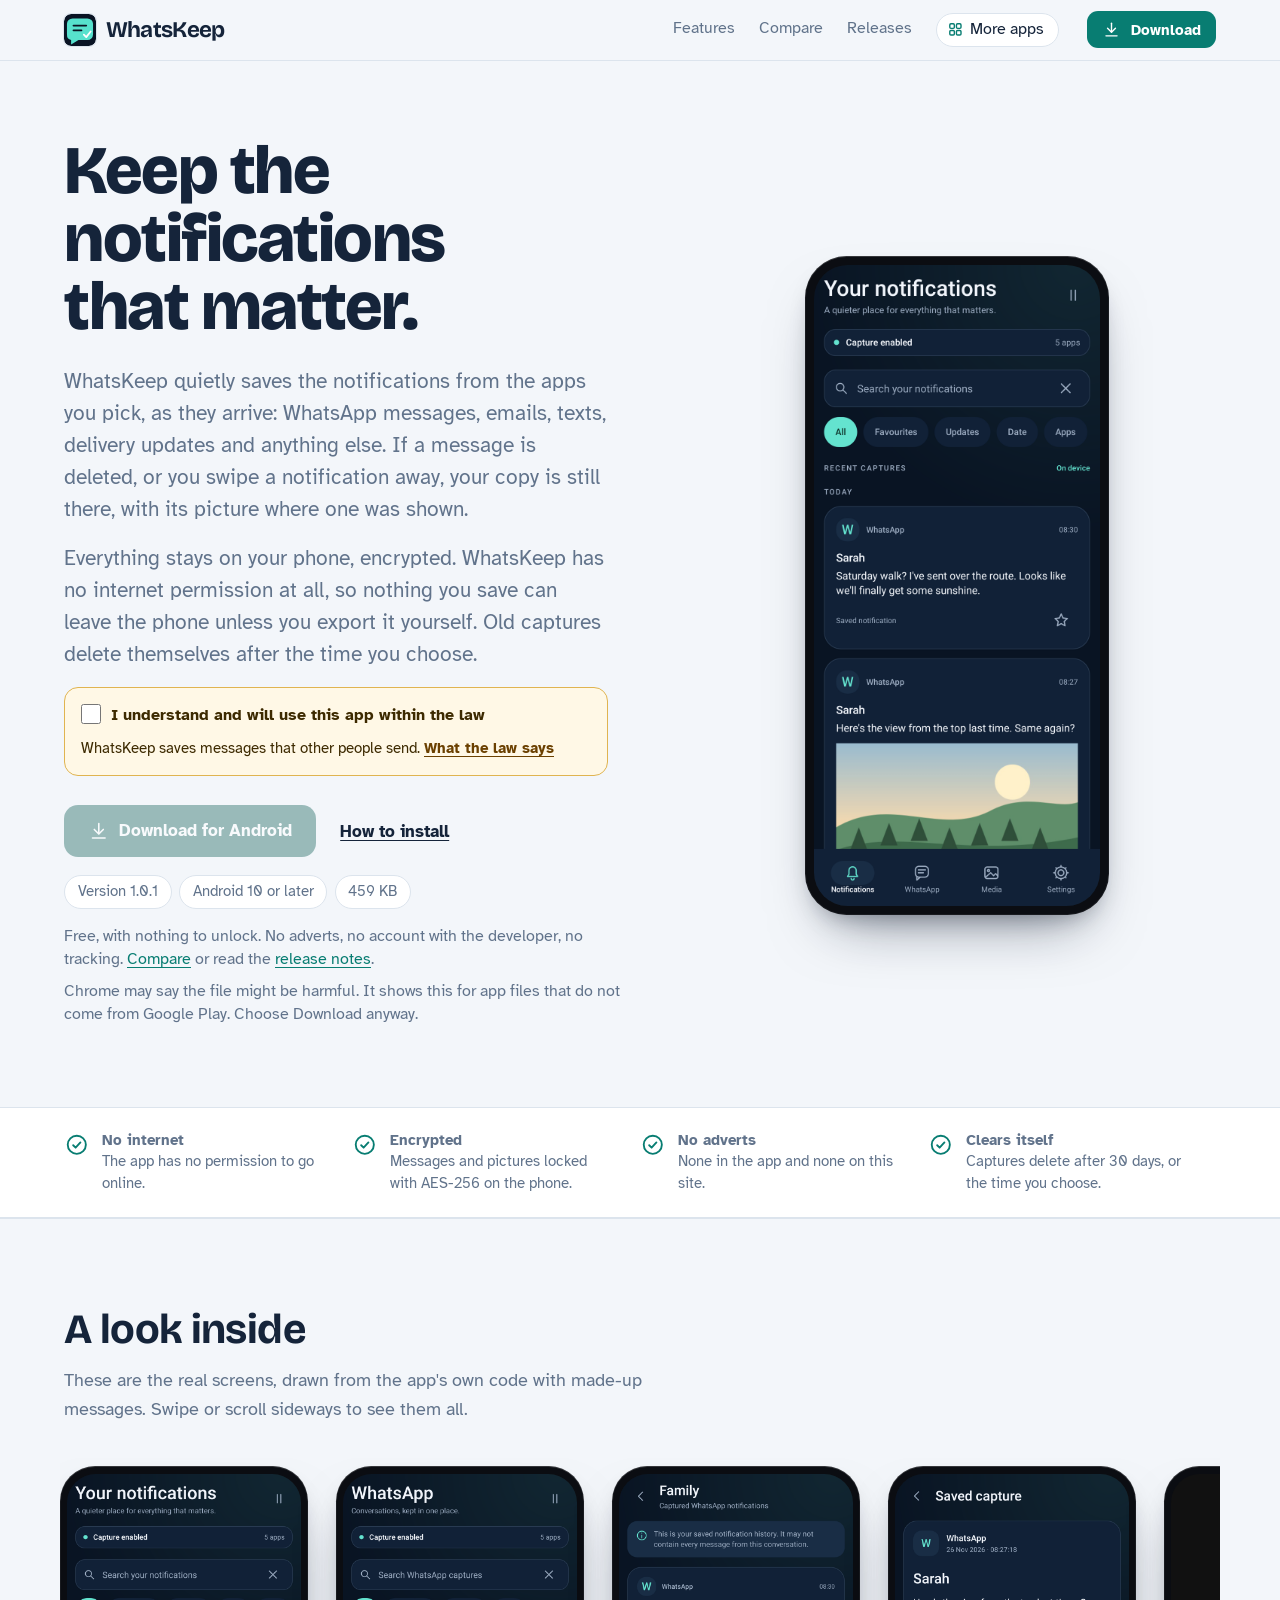
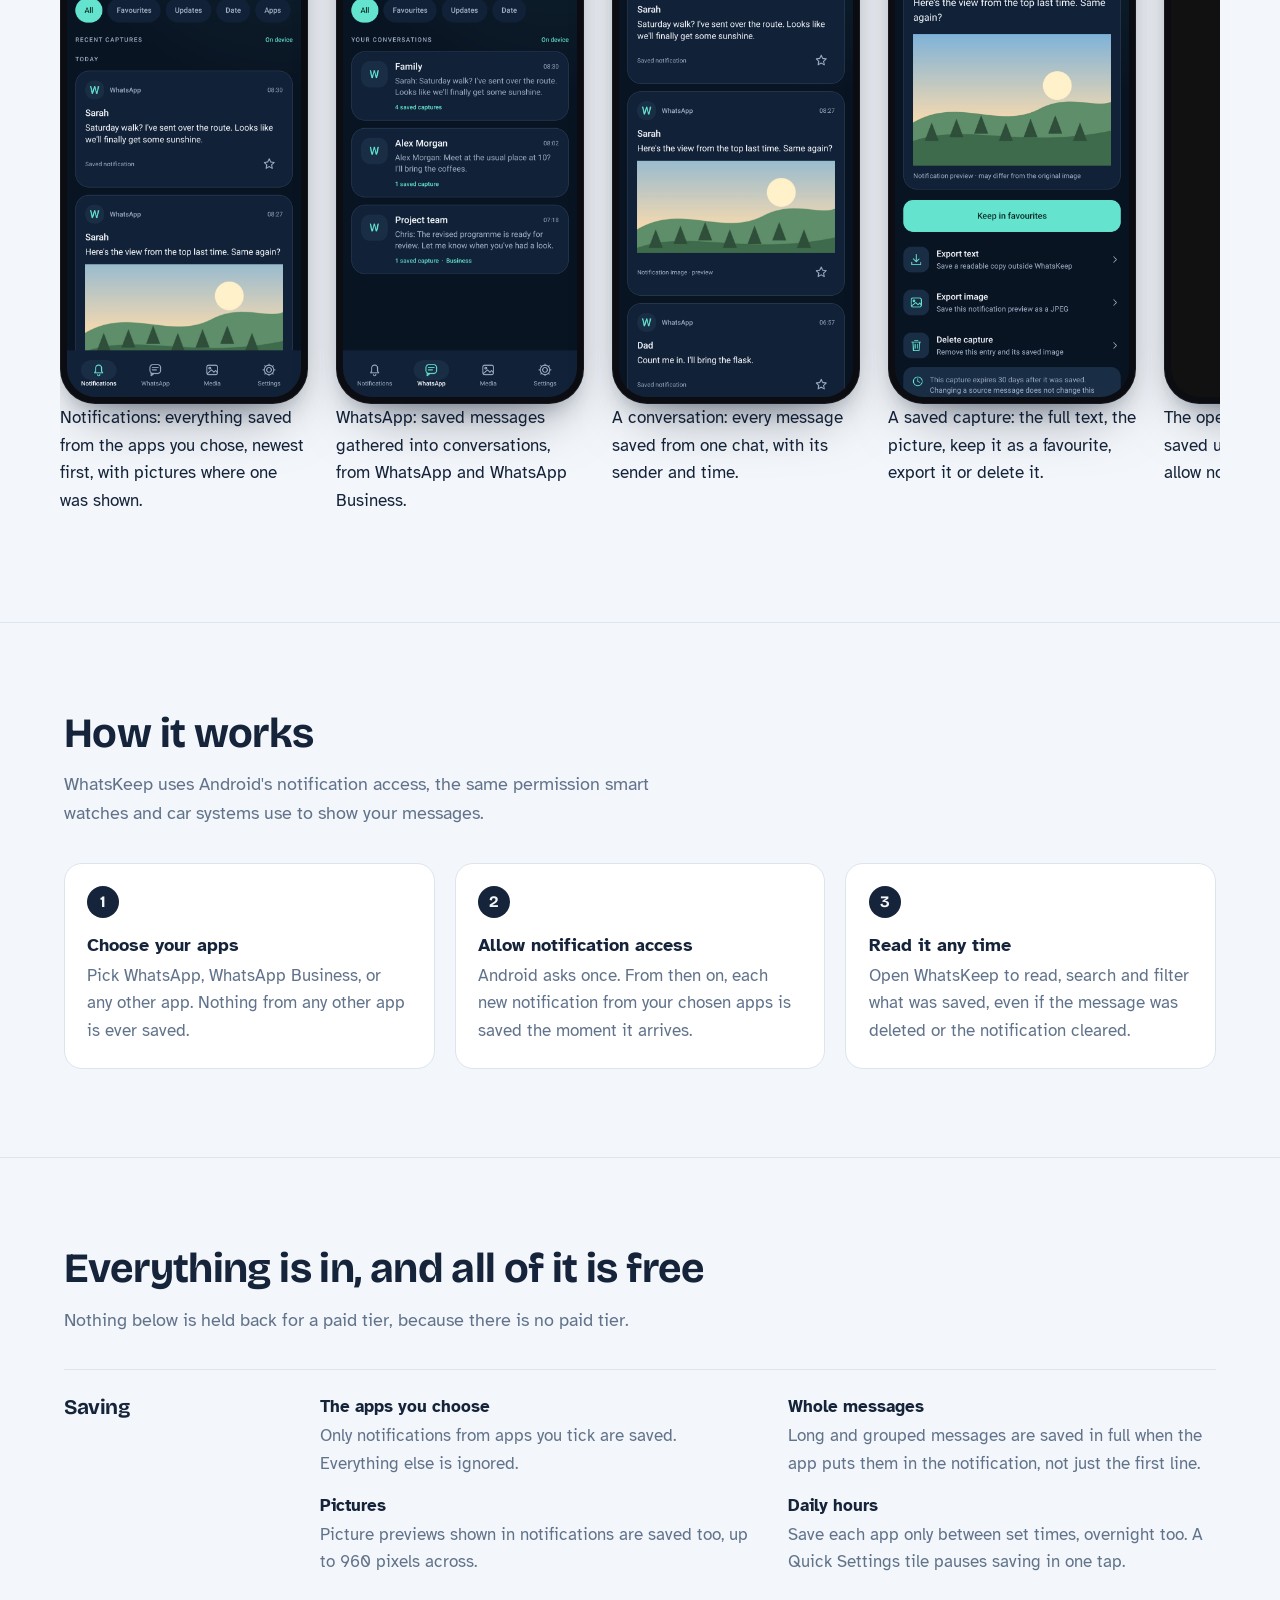
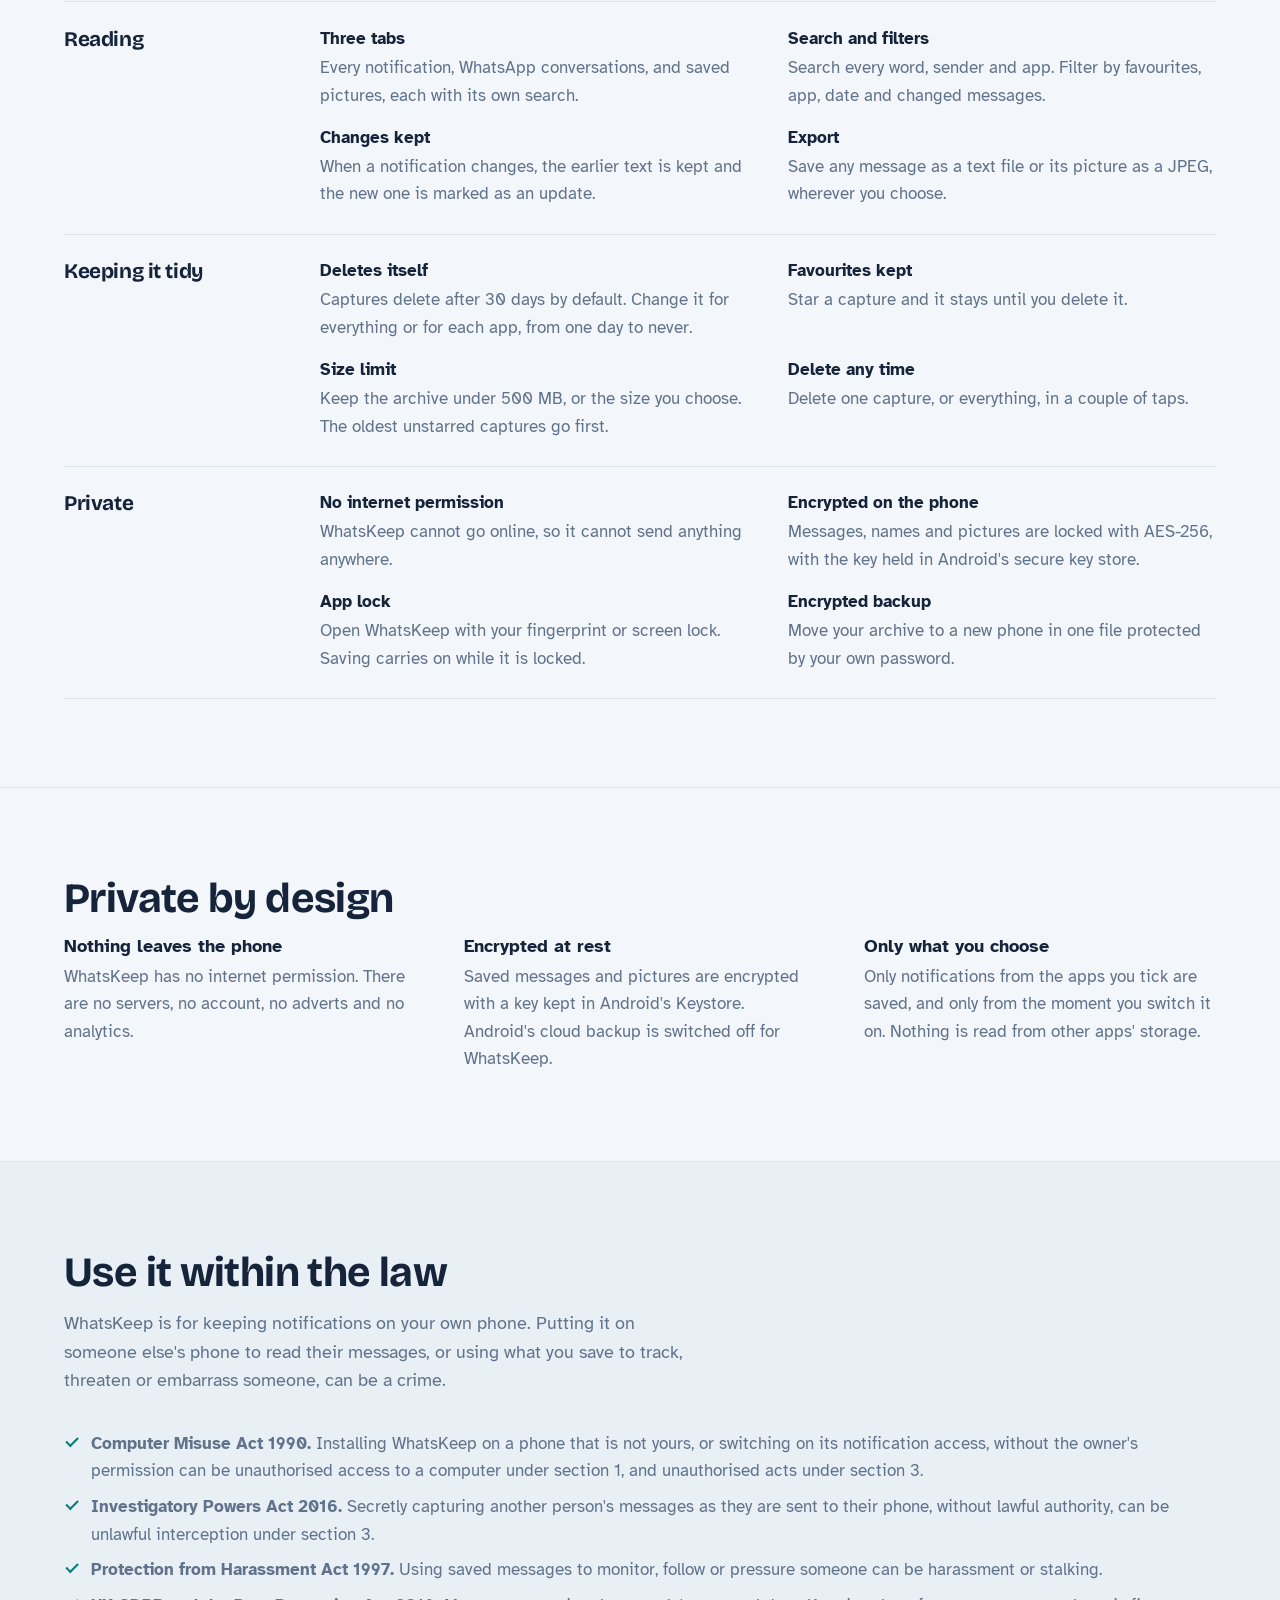
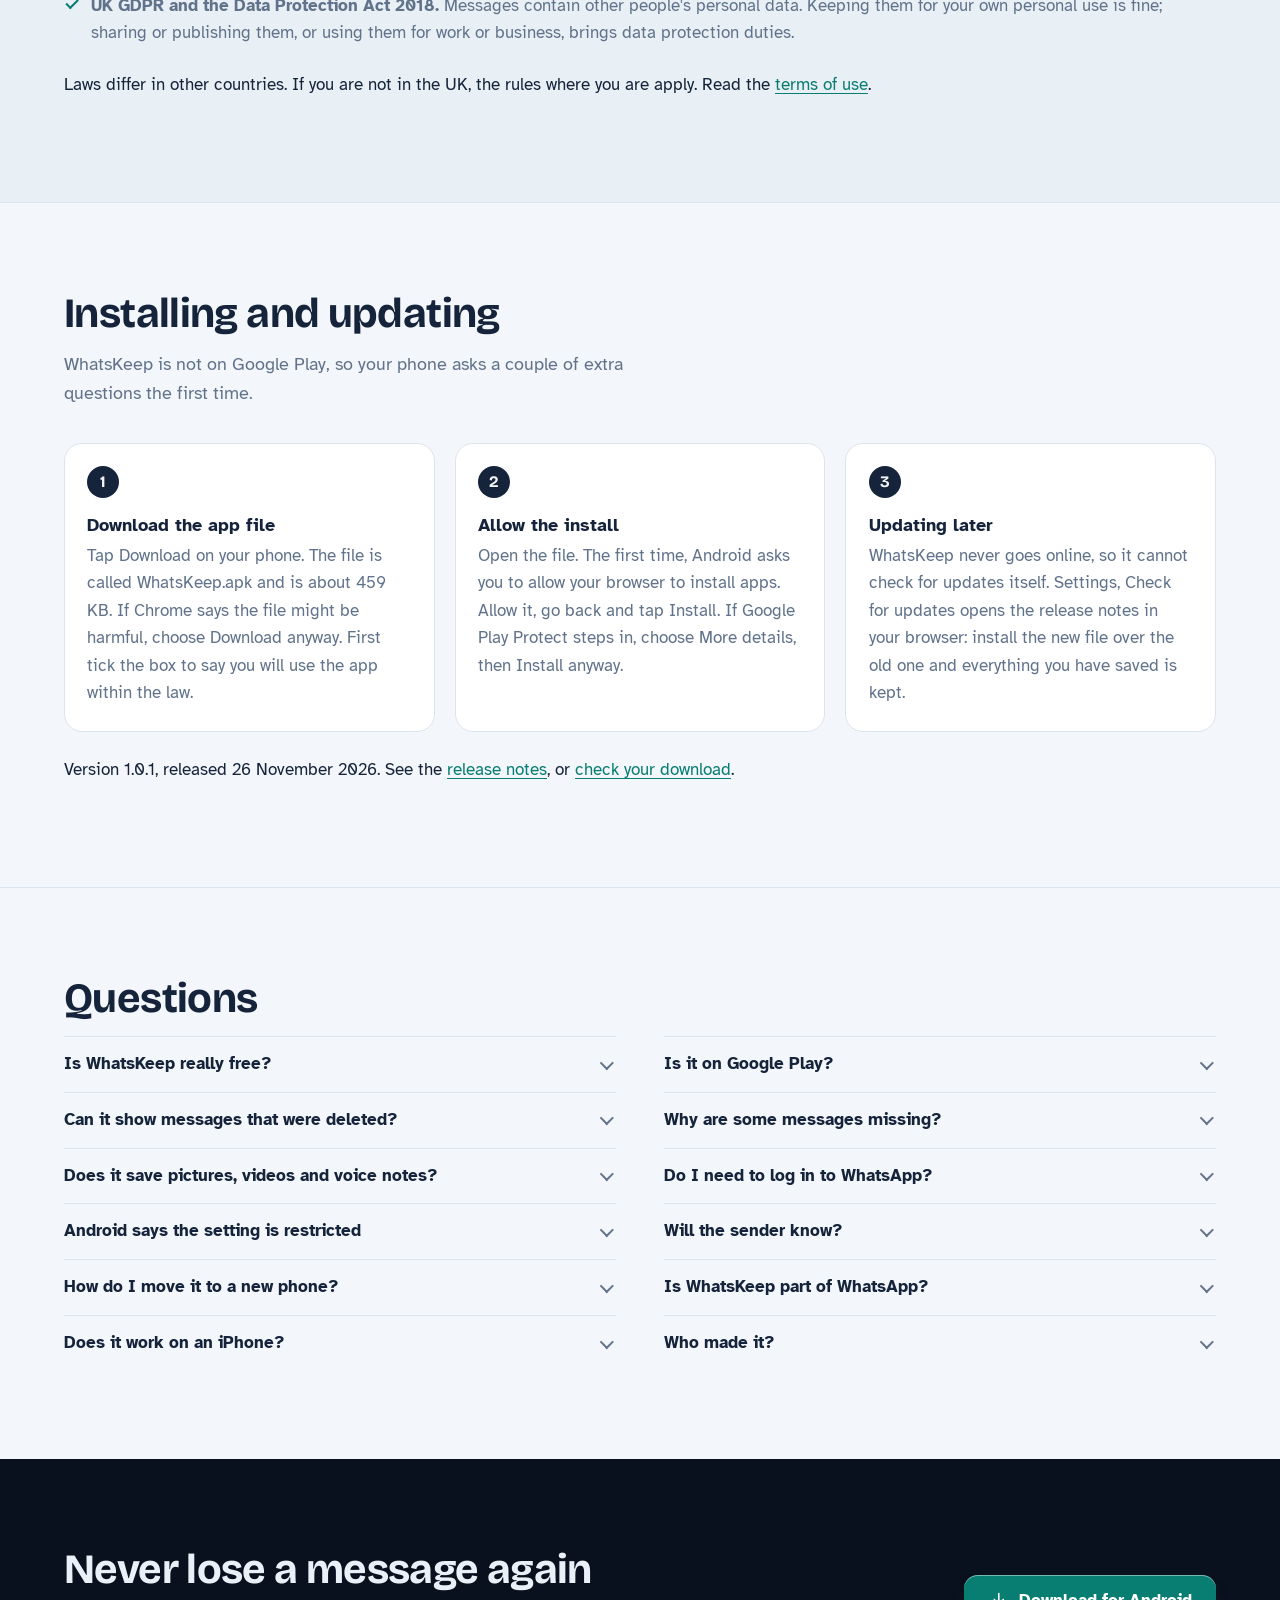
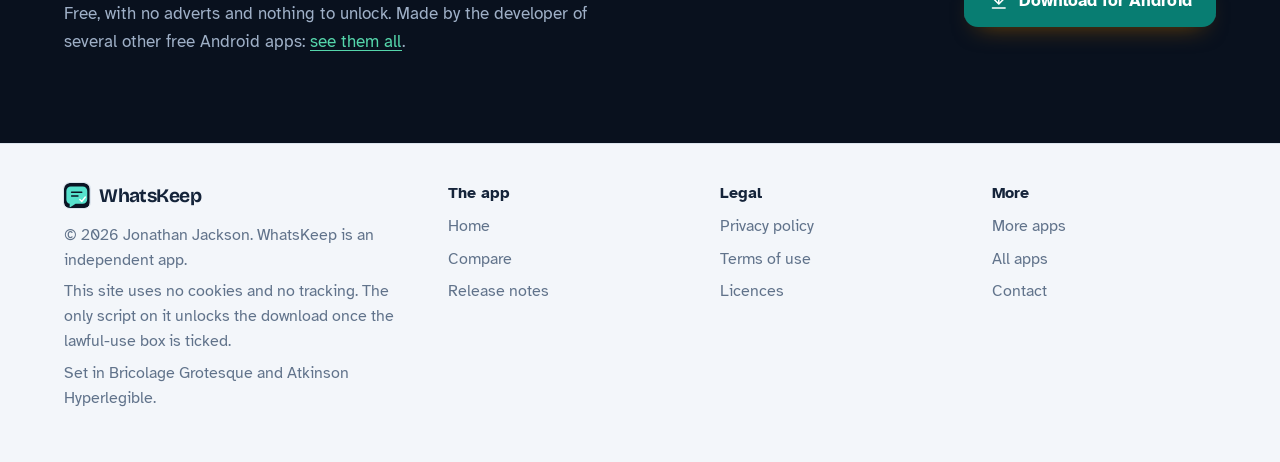
==== index.html @ e8d5f409 "WhatsKeep website" ====
<!DOCTYPE html>
<html lang="en-GB">
<head>
<meta charset="utf-8">
<meta name="viewport" content="width=device-width, initial-scale=1">
<title>WhatsKeep: a free, private notification archive for Android</title>
<meta name="description" content="WhatsKeep keeps a private, encrypted copy of the notifications you choose, including WhatsApp messages, so they are still there after the sender deletes them or the notification is cleared. No internet access, no adverts, no account.">
<meta name="author" content="Jonathan Jackson">
<link rel="canonical" href="https://customgpter.github.io/whatskeep/">
<meta name="theme-color" content="#f3f6fa" media="(prefers-color-scheme: light)">
<meta name="theme-color" content="#091423" media="(prefers-color-scheme: dark)">
<meta property="og:type" content="website">
<meta property="og:site_name" content="WhatsKeep">
<meta property="og:title" content="WhatsKeep: a free, private notification archive for Android">
<meta property="og:description" content="WhatsKeep keeps a private, encrypted copy of the notifications you choose, including WhatsApp messages, so they are still there after the sender deletes them or the notification is cleared. No internet access, no adverts, no account.">
<meta property="og:url" content="https://customgpter.github.io/whatskeep/">
<meta property="og:image" content="https://customgpter.github.io/whatskeep/assets/og.png">
<meta property="og:image:width" content="1200">
<meta property="og:image:height" content="630">
<meta property="og:image:alt" content="WhatsKeep&#x27;s notifications screen: saved messages from WhatsApp and Gmail, with a saved picture">
<meta property="og:locale" content="en_GB">
<meta name="twitter:card" content="summary_large_image">
<link rel="icon" href="./assets/favicon.svg" type="image/svg+xml">
<link rel="apple-touch-icon" href="./assets/apple-touch-icon.png">
<link rel="preload" href="./assets/fonts/bricolage-grotesque-latin.woff2" as="font" type="font/woff2" crossorigin>
<link rel="preload" href="./assets/fonts/atkinson-hyperlegible-latin-400-normal.woff2" as="font" type="font/woff2" crossorigin>
<link rel="stylesheet" href="./assets/site.css?v=1">
<link rel="stylesheet" href="./assets/house.css?v=1">
<link rel="stylesheet" href="./assets/apps-list.css?v=1">
<script src="./assets/apps-list.js?v=1" defer></script>
<script type="application/ld+json">{"@context":"https://schema.org","@type":"SoftwareApplication","name":"WhatsKeep","url":"https://customgpter.github.io/whatskeep/","description":"WhatsKeep keeps a private, encrypted copy of the notifications you choose, including WhatsApp messages, so they are still there after the sender deletes them or the notification is cleared. No internet access, no adverts, no account.","applicationCategory":"UtilitiesApplication","operatingSystem":"Android 10 or later","softwareVersion":"1.0.1","downloadUrl":"https://github.com/CustomGPTer/whatskeep/releases/latest/download/WhatsKeep.apk","releaseNotes":"https://customgpter.github.io/whatskeep/releases.html","offers":{"@type":"Offer","price":"0","priceCurrency":"GBP"},"inLanguage":"en-GB","image":"https://customgpter.github.io/whatskeep/assets/og.png","featureList":["The apps you choose","Whole messages","Pictures","Daily hours","Three tabs","Search and filters","Changes kept","Export","Deletes itself","Favourites kept","Size limit","Delete any time"],"author":{"@type":"Person","name":"Jonathan Jackson"}}</script>
<script type="application/ld+json">{"@context":"https://schema.org","@type":"FAQPage","mainEntity":[{"@type":"Question","name":"Is WhatsKeep really free?","acceptedAnswer":{"@type":"Answer","text":"Yes. There is no paid version, no subscription and no adverts."}},{"@type":"Question","name":"Is it on Google Play?","acceptedAnswer":{"@type":"Answer","text":"No. WhatsKeep is a personal project and is downloaded from this site as an Android app file. It needs Android 10 or later."}},{"@type":"Question","name":"Can it show messages that were deleted?","acceptedAnswer":{"@type":"Answer","text":"Yes, if WhatsKeep saved the notification before the message was deleted. Your copy stays until you delete it or it reaches the time you chose. It cannot bring back anything that arrived before you set it up, or anything that never showed as a notification."}},{"@type":"Question","name":"Why are some messages missing?","acceptedAnswer":{"@type":"Answer","text":"A message is only saved if a notification arrives. If you have the chat open, or the chat is muted, there may be no notification. Some apps also shorten or hide what they put in the notification."}},{"@type":"Question","name":"Does it save pictures, videos and voice notes?","acceptedAnswer":{"@type":"Answer","text":"It saves the picture preview when the notification shows one. Videos, voice notes, view-once media and full-size originals are not in notifications, so they cannot be saved."}},{"@type":"Question","name":"Do I need to log in to WhatsApp?","acceptedAnswer":{"@type":"Answer","text":"No. WhatsKeep only reads notifications on your phone. It never logs in to WhatsApp or any other app and never reads their storage."}},{"@type":"Question","name":"Android says the setting is restricted","acceptedAnswer":{"@type":"Answer","text":"Android can block notification access for apps installed from a file. Open Settings, Apps, WhatsKeep, tap the three dots and choose Allow restricted settings, then allow notification access again."}},{"@type":"Question","name":"Will the sender know?","acceptedAnswer":{"@type":"Answer","text":"No. WhatsKeep saves the notification your phone already received. Opening WhatsKeep does not open the chat."}},{"@type":"Question","name":"How do I move it to a new phone?","acceptedAnswer":{"@type":"Answer","text":"In Settings, Export and encrypted backup, save a backup with a password you choose, then restore it in WhatsKeep on the new phone. The password cannot be recovered, so keep it safe."}},{"@type":"Question","name":"Is WhatsKeep part of WhatsApp?","acceptedAnswer":{"@type":"Answer","text":"No. WhatsKeep is an independent app. It is not made, approved or supported by WhatsApp or Meta."}},{"@type":"Question","name":"Does it work on an iPhone?","acceptedAnswer":{"@type":"Answer","text":"No. iPhones do not let apps read notifications, so WhatsKeep is for Android only."}},{"@type":"Question","name":"Who made it?","acceptedAnswer":{"@type":"Answer","text":"WhatsKeep is made by Jonathan Jackson, an independent developer in the United Kingdom."}}]}</script>
</head>
<body>
<a class="skip" href="#main">Skip to content</a>
<header class="masthead">
<div class="wrap">
<a class="brand" href="./" aria-label="WhatsKeep home"><svg viewBox="0 0 108 108" aria-hidden="true"><rect width="108" height="108" rx="24" fill="#0A1424"/><path fill="#57E1CD" d="M29 15h50a19 19 0 0 1 19 19v35a19 19 0 0 1-19 19H49l-25 15V88a19 19 0 0 1-14-19V34a19 19 0 0 1 19-19Z"/><rect x="29" y="36" width="49" height="6" rx="3" fill="#0A1424"/><rect x="29" y="52" width="33" height="6" rx="3" fill="#0A1424"/><path fill="none" stroke="#FFF" stroke-width="6" stroke-linecap="round" stroke-linejoin="round" d="m67 70 8 8 15-19"/></svg><span>WhatsKeep</span></a>
<nav aria-label="Main"><ul><li><a href="./#features">Features</a></li><li><a href="./compare.html">Compare</a></li><li><a href="./releases.html">Releases</a></li><li><a class="more-apps" href="./more-apps.html"><svg class="ico" viewBox="0 0 24 24" aria-hidden="true"><rect x="4" y="4" width="6.5" height="6.5" rx="1.6"/><rect x="13.5" y="4" width="6.5" height="6.5" rx="1.6"/><rect x="4" y="13.5" width="6.5" height="6.5" rx="1.6"/><rect x="13.5" y="13.5" width="6.5" height="6.5" rx="1.6"/></svg>More apps</a></li></ul></nav>
<a class="button small" href="./#download"><svg class="ico" viewBox="0 0 24 24" aria-hidden="true"><path d="M12 4v11"/><path d="M7 10.5l5 5 5-5"/><path d="M5 20h14"/></svg>Download</a>
</div>
</header>
<main id="main">
<div class="hero">
<div class="wrap hero-grid">
<div class="hero-copy">
<h1>Keep the notifications that matter.</h1>
<p class="lede">WhatsKeep quietly saves the notifications from the apps you pick, as they arrive: WhatsApp messages, emails, texts, delivery updates and anything else. If a message is deleted, or you swipe a notification away, your copy is still there, with its picture where one was shown.</p><p class="lede">Everything stays on your phone, encrypted. WhatsKeep has no internet permission at all, so nothing you save can leave the phone unless you export it yourself. Old captures delete themselves after the time you choose.</p>

<div class="gate-scope"><div class="law-box" data-gate><label><input type="checkbox"> I understand and will use this app within the law</label><p>WhatsKeep saves messages that other people send. <a href="terms.html#law">What the law says</a></p><noscript><p>Turn on JavaScript to tick the box and download.</p></noscript></div><p class="get" id="download"><a class="button" data-href="https://github.com/CustomGPTer/whatskeep/releases/latest/download/WhatsKeep.apk" aria-disabled="true" role="link" tabindex="-1"><svg class="ico" viewBox="0 0 24 24" aria-hidden="true"><path d="M12 4v11"/><path d="M7 10.5l5 5 5-5"/><path d="M5 20h14"/></svg>Download for Android</a><a class="aside" href="#install">How to install</a></p></div>
<ul class="pills"><li>Version 1.0.1</li><li>Android 10 or later</li><li>459 KB</li></ul>
<p class="facts">Free, with nothing to unlock. No adverts, no account with the developer, no tracking. <a href="compare.html">Compare</a> or read the <a href="releases.html">release notes</a>.</p>
<p class="facts">Chrome may say the file might be harmful. It shows this for app files that do not come from Google Play. Choose Download anyway.</p>
</div>
<div class="hero-phone"><div class="phone"><img src="./assets/screens/notifications.png" alt="Notifications: everything saved from the apps you chose, newest first, with pictures where one was shown." width="393" height="852" fetchpriority="high"></div></div>
</div>
</div>

<section class="promises" aria-label="In short">
<div class="wrap"><ul><li><svg class="ico" viewBox="0 0 24 24" aria-hidden="true"><circle cx="12" cy="12" r="8.5"/><path d="M8.6 12.4l2.3 2.3 4.5-4.9"/></svg><span><b>No internet</b><span>The app has no permission to go online.</span></span></li><li><svg class="ico" viewBox="0 0 24 24" aria-hidden="true"><circle cx="12" cy="12" r="8.5"/><path d="M8.6 12.4l2.3 2.3 4.5-4.9"/></svg><span><b>Encrypted</b><span>Messages and pictures locked with AES-256 on the phone.</span></span></li><li><svg class="ico" viewBox="0 0 24 24" aria-hidden="true"><circle cx="12" cy="12" r="8.5"/><path d="M8.6 12.4l2.3 2.3 4.5-4.9"/></svg><span><b>No adverts</b><span>None in the app and none on this site.</span></span></li><li><svg class="ico" viewBox="0 0 24 24" aria-hidden="true"><circle cx="12" cy="12" r="8.5"/><path d="M8.6 12.4l2.3 2.3 4.5-4.9"/></svg><span><b>Clears itself</b><span>Captures delete after 30 days, or the time you choose.</span></span></li></ul></div>
</section>

<section id="screens" aria-labelledby="screens-h">
<div class="wrap">
<h2 id="screens-h">A look inside</h2>
<p class="intro">These are the real screens, drawn from the app&#x27;s own code with made-up messages. Swipe or scroll sideways to see them all.</p>
<div class="gallery" tabindex="0" role="region" aria-label="Screens from WhatsKeep"><figure class="shot"><div class="phone"><img src="./assets/screens/notifications.png" alt="Notifications: everything saved from the apps you chose, newest first, with pictures where one was shown." width="393" height="852" loading="eager" decoding="async"></div><figcaption>Notifications: everything saved from the apps you chose, newest first, with pictures where one was shown.</figcaption></figure><figure class="shot"><div class="phone"><img src="./assets/screens/whatsapp.png" alt="WhatsApp: saved messages gathered into conversations, from WhatsApp and WhatsApp Business." width="393" height="852" loading="eager" decoding="async"></div><figcaption>WhatsApp: saved messages gathered into conversations, from WhatsApp and WhatsApp Business.</figcaption></figure><figure class="shot"><div class="phone"><img src="./assets/screens/conversation.png" alt="A conversation: every message saved from one chat, with its sender and time." width="393" height="852" loading="eager" decoding="async"></div><figcaption>A conversation: every message saved from one chat, with its sender and time.</figcaption></figure><figure class="shot"><div class="phone"><img src="./assets/screens/detail.png" alt="A saved capture: the full text, the picture, keep it as a favourite, export it or delete it." width="393" height="852" loading="eager" decoding="async"></div><figcaption>A saved capture: the full text, the picture, keep it as a favourite, export it or delete it.</figcaption></figure><figure class="shot"><div class="phone"><img src="./assets/screens/welcome.png" alt="The opening screen. Nothing is saved until you choose apps and allow notification access." width="393" height="852" loading="eager" decoding="async"></div><figcaption>The opening screen. Nothing is saved until you choose apps and allow notification access.</figcaption></figure><figure class="shot"><div class="phone"><img src="./assets/screens/retention.png" alt="Retention and storage: delete after a day, a week, a month, any number of days, or never." width="393" height="852" loading="eager" decoding="async"></div><figcaption>Retention and storage: delete after a day, a week, a month, any number of days, or never.</figcaption></figure><figure class="shot"><div class="phone"><img src="./assets/screens/privacy.png" alt="Privacy: app lock with your fingerprint or screen lock, screenshot blocking and picture saving." width="393" height="852" loading="eager" decoding="async"></div><figcaption>Privacy: app lock with your fingerprint or screen lock, screenshot blocking and picture saving.</figcaption></figure><figure class="shot"><div class="phone"><img src="./assets/screens/backup.png" alt="Encrypted backup: one password-protected file to move your archive to a new phone." width="393" height="852" loading="eager" decoding="async"></div><figcaption>Encrypted backup: one password-protected file to move your archive to a new phone.</figcaption></figure><figure class="shot"><div class="phone"><img src="./assets/screens/more.png" alt="Settings, More apps: every app by the same developer, opened in your browser." width="393" height="852" loading="eager" decoding="async"></div><figcaption>Settings, More apps: every app by the same developer, opened in your browser.</figcaption></figure><figure class="shot"><div class="phone"><img src="./assets/screens/ivory.png" alt="Ivory and emerald in light mode. There is also Midnight and teal, and Charcoal and violet." width="393" height="852" loading="eager" decoding="async"></div><figcaption>Ivory and emerald in light mode. There is also Midnight and teal, and Charcoal and violet.</figcaption></figure></div>
</div>
</section>

<section id="how" aria-labelledby="how-h">
<div class="wrap">
<h2 id="how-h">How it works</h2>
<p class="intro">WhatsKeep uses Android's notification access, the same permission smart watches and car systems use to show your messages.</p>
<ol class="steps"><li><h3>Choose your apps</h3><p>Pick WhatsApp, WhatsApp Business, or any other app. Nothing from any other app is ever saved.</p></li><li><h3>Allow notification access</h3><p>Android asks once. From then on, each new notification from your chosen apps is saved the moment it arrives.</p></li><li><h3>Read it any time</h3><p>Open WhatsKeep to read, search and filter what was saved, even if the message was deleted or the notification cleared.</p></li></ol>
</div>
</section>

<section id="features" aria-labelledby="features-h">
<div class="wrap">
<h2 id="features-h">Everything is in, and all of it is free</h2>
<p class="intro">Nothing below is held back for a paid tier, because there is no paid tier.</p>
<div class="groups"><div class="group"><h3>Saving</h3><dl><div><dt>The apps you choose</dt><dd>Only notifications from apps you tick are saved. Everything else is ignored.</dd></div><div><dt>Whole messages</dt><dd>Long and grouped messages are saved in full when the app puts them in the notification, not just the first line.</dd></div><div><dt>Pictures</dt><dd>Picture previews shown in notifications are saved too, up to 960 pixels across.</dd></div><div><dt>Daily hours</dt><dd>Save each app only between set times, overnight too. A Quick Settings tile pauses saving in one tap.</dd></div></dl></div><div class="group"><h3>Reading</h3><dl><div><dt>Three tabs</dt><dd>Every notification, WhatsApp conversations, and saved pictures, each with its own search.</dd></div><div><dt>Search and filters</dt><dd>Search every word, sender and app. Filter by favourites, app, date and changed messages.</dd></div><div><dt>Changes kept</dt><dd>When a notification changes, the earlier text is kept and the new one is marked as an update.</dd></div><div><dt>Export</dt><dd>Save any message as a text file or its picture as a JPEG, wherever you choose.</dd></div></dl></div><div class="group"><h3>Keeping it tidy</h3><dl><div><dt>Deletes itself</dt><dd>Captures delete after 30 days by default. Change it for everything or for each app, from one day to never.</dd></div><div><dt>Favourites kept</dt><dd>Star a capture and it stays until you delete it.</dd></div><div><dt>Size limit</dt><dd>Keep the archive under 500 MB, or the size you choose. The oldest unstarred captures go first.</dd></div><div><dt>Delete any time</dt><dd>Delete one capture, or everything, in a couple of taps.</dd></div></dl></div><div class="group"><h3>Private</h3><dl><div><dt>No internet permission</dt><dd>WhatsKeep cannot go online, so it cannot send anything anywhere.</dd></div><div><dt>Encrypted on the phone</dt><dd>Messages, names and pictures are locked with AES-256, with the key held in Android's secure key store.</dd></div><div><dt>App lock</dt><dd>Open WhatsKeep with your fingerprint or screen lock. Saving carries on while it is locked.</dd></div><div><dt>Encrypted backup</dt><dd>Move your archive to a new phone in one file protected by your own password.</dd></div></dl></div></div>
</div>
</section>

<section id="privacy" aria-labelledby="privacy-h">
<div class="wrap">
<h2 id="privacy-h">Private by design</h2>
<ul class="plain"><li><h3>Nothing leaves the phone</h3><p>WhatsKeep has no internet permission. There are no servers, no account, no adverts and no analytics.</p></li><li><h3>Encrypted at rest</h3><p>Saved messages and pictures are encrypted with a key kept in Android's Keystore. Android's cloud backup is switched off for WhatsKeep.</p></li><li><h3>Only what you choose</h3><p>Only notifications from the apps you tick are saved, and only from the moment you switch it on. Nothing is read from other apps' storage.</p></li></ul>
</div>
</section>

<section id="law" aria-labelledby="law-h" class="law-band">
<div class="wrap">
<h2 id="law-h">Use it within the law</h2>
<p class="intro">WhatsKeep is for keeping notifications on your own phone. Putting it on someone else's phone to read their messages, or using what you save to track, threaten or embarrass someone, can be a crime.</p>
<ul class="ticks"><li><b>Computer Misuse Act 1990.</b> Installing WhatsKeep on a phone that is not yours, or switching on its notification access, without the owner's permission can be unauthorised access to a computer under section 1, and unauthorised acts under section 3.</li><li><b>Investigatory Powers Act 2016.</b> Secretly capturing another person's messages as they are sent to their phone, without lawful authority, can be unlawful interception under section 3.</li><li><b>Protection from Harassment Act 1997.</b> Using saved messages to monitor, follow or pressure someone can be harassment or stalking.</li><li><b>UK GDPR and the Data Protection Act 2018.</b> Messages contain other people's personal data. Keeping them for your own personal use is fine; sharing or publishing them, or using them for work or business, brings data protection duties.</li></ul>
<p class="after-table">Laws differ in other countries. If you are not in the UK, the rules where you are apply. Read the <a href="terms.html#law">terms of use</a>.</p>
</div>
</section>
<section id="install" aria-labelledby="install-h">
<div class="wrap">
<h2 id="install-h">Installing and updating</h2>
<p class="intro">WhatsKeep is not on Google Play, so your phone asks a couple of extra questions the first time.</p>
<ol class="steps"><li><h3>Download the app file</h3><p>Tap Download on your phone. The file is called WhatsKeep.apk and is about 459 KB. If Chrome says the file might be harmful, choose Download anyway. First tick the box to say you will use the app within the law.</p></li><li><h3>Allow the install</h3><p>Open the file. The first time, Android asks you to allow your browser to install apps. Allow it, go back and tap Install. If Google Play Protect steps in, choose More details, then Install anyway.</p></li><li><h3>Updating later</h3><p>WhatsKeep never goes online, so it cannot check for updates itself. Settings, Check for updates opens the release notes in your browser: install the new file over the old one and everything you have saved is kept.</p></li></ol>
<p class="after-table">Version 1.0.1, released 26 November 2026. See the <a href="releases.html">release notes</a>, or <a href="releases.html#checking">check your download</a>.</p>
</div>
</section>

<section id="questions" aria-labelledby="questions-h">
<div class="wrap">
<h2 id="questions-h">Questions</h2>
<div class="faq"><details><summary>Is WhatsKeep really free?</summary><p>Yes. There is no paid version, no subscription and no adverts.</p></details><details><summary>Is it on Google Play?</summary><p>No. WhatsKeep is a personal project and is downloaded from this site as an Android app file. It needs Android 10 or later.</p></details><details><summary>Can it show messages that were deleted?</summary><p>Yes, if WhatsKeep saved the notification before the message was deleted. Your copy stays until you delete it or it reaches the time you chose. It cannot bring back anything that arrived before you set it up, or anything that never showed as a notification.</p></details><details><summary>Why are some messages missing?</summary><p>A message is only saved if a notification arrives. If you have the chat open, or the chat is muted, there may be no notification. Some apps also shorten or hide what they put in the notification.</p></details><details><summary>Does it save pictures, videos and voice notes?</summary><p>It saves the picture preview when the notification shows one. Videos, voice notes, view-once media and full-size originals are not in notifications, so they cannot be saved.</p></details><details><summary>Do I need to log in to WhatsApp?</summary><p>No. WhatsKeep only reads notifications on your phone. It never logs in to WhatsApp or any other app and never reads their storage.</p></details><details><summary>Android says the setting is restricted</summary><p>Android can block notification access for apps installed from a file. Open Settings, Apps, WhatsKeep, tap the three dots and choose Allow restricted settings, then allow notification access again.</p></details><details><summary>Will the sender know?</summary><p>No. WhatsKeep saves the notification your phone already received. Opening WhatsKeep does not open the chat.</p></details><details><summary>How do I move it to a new phone?</summary><p>In Settings, Export and encrypted backup, save a backup with a password you choose, then restore it in WhatsKeep on the new phone. The password cannot be recovered, so keep it safe.</p></details><details><summary>Is WhatsKeep part of WhatsApp?</summary><p>No. WhatsKeep is an independent app. It is not made, approved or supported by WhatsApp or Meta.</p></details><details><summary>Does it work on an iPhone?</summary><p>No. iPhones do not let apps read notifications, so WhatsKeep is for Android only.</p></details><details><summary>Who made it?</summary><p>WhatsKeep is made by Jonathan Jackson, an independent developer in the United Kingdom.</p></details></div>
</div>
</section>

<section class="closing" aria-labelledby="closing-h">
<div class="wrap">
<div><h2 id="closing-h">Never lose a message again</h2><p>Free, with no adverts and nothing to unlock. Made by the developer of several other free Android apps: <a href="more-apps.html">see them all</a>.</p></div>
<a class="button" href="./#download"><svg class="ico" viewBox="0 0 24 24" aria-hidden="true"><path d="M12 4v11"/><path d="M7 10.5l5 5 5-5"/><path d="M5 20h14"/></svg>Download for Android</a>
</div>
</section>
</main>
<footer class="colophon">
<div class="wrap">
<div>
<a class="brand" href="./" aria-label="WhatsKeep home"><svg viewBox="0 0 108 108" aria-hidden="true"><rect width="108" height="108" rx="24" fill="#0A1424"/><path fill="#57E1CD" d="M29 15h50a19 19 0 0 1 19 19v35a19 19 0 0 1-19 19H49l-25 15V88a19 19 0 0 1-14-19V34a19 19 0 0 1 19-19Z"/><rect x="29" y="36" width="49" height="6" rx="3" fill="#0A1424"/><rect x="29" y="52" width="33" height="6" rx="3" fill="#0A1424"/><path fill="none" stroke="#FFF" stroke-width="6" stroke-linecap="round" stroke-linejoin="round" d="m67 70 8 8 15-19"/></svg><span>WhatsKeep</span></a>
<p>&copy; 2026 Jonathan Jackson. WhatsKeep is an independent app.</p>
<p>This site uses no cookies and no tracking. The only script on it unlocks the download once the lawful-use box is ticked.</p>
<p>Set in Bricolage Grotesque and Atkinson Hyperlegible.</p>
</div>
<nav aria-label="The app"><h2>The app</h2><ul>
<li><a href="./">Home</a></li>
<li><a href="./compare.html">Compare</a></li>
<li><a href="./releases.html">Release notes</a></li>

</ul></nav>
<nav aria-label="Legal"><h2>Legal</h2><ul>
<li><a href="./privacy.html">Privacy policy</a></li>
<li><a href="./terms.html">Terms of use</a></li>
<li><a href="./licences.html">Licences</a></li>
</ul></nav>
<nav aria-label="More"><h2>More</h2><ul>
<li><a href="./more-apps.html">More apps</a></li>
<li><a href="https://customgpter.github.io/">All apps</a></li>
<li><a href="https://github.com/CustomGPTer/whatskeep/issues">Contact</a></li>
</ul></nav>
</div>
</footer>
</body>
</html>
---- assets/site.css ----
@font-face{font-family:"Bricolage Grotesque";src:url("fonts/bricolage-grotesque-latin.woff2") format("woff2");font-weight:200 800;font-style:normal;font-display:swap}
@font-face{font-family:"Atkinson Hyperlegible";src:url("fonts/atkinson-hyperlegible-latin-400-normal.woff2") format("woff2");font-weight:400;font-style:normal;font-display:swap}
@font-face{font-family:"Atkinson Hyperlegible";src:url("fonts/atkinson-hyperlegible-latin-700-normal.woff2") format("woff2");font-weight:700;font-style:normal;font-display:swap}

/* Daylight page, night-time camera. The lamp colour is kept for the one thing to press and for what the camera has seen. */
:root{
  --page:#f2f5f9; --panel:#ffffff; --raised:#e8edf3; --ink:#0d1a2b; --soft:#465468; --rule:#d2dae4;
  --accent:#0a6a55; --accent-ink:#ffffff; --warn:#8a5200; --rec:#d3302f;
  --lamp:#ffb347; --lamp-ink:#231400; --lamp-text:#8a5200;
  --night:#09111e; --night-2:#111d30; --night-3:#1a2a43; --night-ink:#eaf0f8; --night-soft:#9fb0c7; --night-rule:#24364f; --iris:#55d6ab;
  --display:"Bricolage Grotesque","Atkinson Hyperlegible",system-ui,sans-serif;
  --sans:"Atkinson Hyperlegible",system-ui,-apple-system,"Segoe UI",Roboto,sans-serif;
  --mono:ui-monospace,SFMono-Regular,Menlo,Consolas,"Liberation Mono",monospace;
  color-scheme:light dark;
}
@media (prefers-color-scheme:dark){
  :root{--page:#0a111b; --panel:#111a27; --raised:#182434; --ink:#e9eef5; --soft:#a0aec0; --rule:#243247;
    --accent:#55d6ab; --accent-ink:#00281d; --warn:#ffb347; --rec:#ff6163; --lamp-text:#ffb347}
}

*,*::before,*::after{box-sizing:border-box}
html{-webkit-text-size-adjust:100%;scroll-behavior:smooth;scroll-padding-top:5.5rem}
@media (prefers-reduced-motion:reduce){html{scroll-behavior:auto}}
body{margin:0;background:var(--page);color:var(--ink);font:400 1.0625rem/1.62 var(--sans);text-rendering:optimizeLegibility;-webkit-font-smoothing:antialiased}
img,svg{max-width:100%;display:block}
a{color:var(--accent);text-decoration-thickness:.07em;text-underline-offset:.2em}
a:hover{text-decoration-thickness:.13em}
:focus-visible{outline:3px solid var(--lamp);outline-offset:3px;border-radius:6px}
code{font:.9em/1 var(--mono);overflow-wrap:anywhere}
h1,h2,h3{font-family:var(--display);font-weight:700;letter-spacing:-.015em;line-height:1.08;margin:0;text-wrap:balance}
p{margin:0 0 1rem}
.skip{position:absolute;left:-999px;top:0;background:var(--ink);color:var(--page);padding:.6rem 1rem;z-index:30;border-radius:0 0 8px 0}
.skip:focus{left:0}
.sr{position:absolute;width:1px;height:1px;overflow:hidden;clip-path:inset(50%);white-space:nowrap}
.wrap{width:min(72rem,100% - 2.5rem);margin-inline:auto}
.measure{max-width:44rem}
.ico{width:1.25em;height:1.25em;flex:none;fill:none;stroke:currentColor;stroke-width:1.75;stroke-linecap:round;stroke-linejoin:round}

/* ---------- masthead */
.masthead{position:sticky;top:0;z-index:20;background:color-mix(in srgb,var(--page) 88%,transparent);-webkit-backdrop-filter:blur(14px) saturate(1.3);backdrop-filter:blur(14px) saturate(1.3);border-bottom:1px solid var(--rule)}
.masthead .wrap{display:flex;flex-wrap:wrap;align-items:center;gap:.35rem 1.75rem;padding-block:.7rem}
.brand{display:inline-flex;align-items:center;gap:.6rem;font:700 1.4rem/1 var(--display);letter-spacing:-.03em;color:var(--ink);text-decoration:none;margin-right:auto}
.brand svg{width:2rem;height:2rem;flex:none;border-radius:.5rem;box-shadow:0 0 0 1px var(--rule)}
.masthead nav ul{display:flex;flex-wrap:wrap;align-items:center;gap:.15rem 1.5rem;list-style:none;margin:0;padding:0;font-size:1rem;line-height:1.3}
.masthead nav a{display:inline-flex;align-items:center;gap:.4rem;color:var(--soft);text-decoration:none;padding-block:.45rem;border-bottom:2px solid transparent}
.masthead nav a:hover{color:var(--ink)}
.masthead nav a[aria-current="page"]{color:var(--ink);border-bottom-color:var(--lamp)}
.masthead nav a.more-apps{color:var(--ink);border:1px solid var(--rule);border-radius:999px;padding:.34rem .85rem .34rem .65rem;background:var(--panel)}
.masthead nav a.more-apps .ico{width:1.05em;height:1.05em;color:var(--accent);stroke-width:2}
.masthead nav a.more-apps:hover,.masthead nav a.more-apps[aria-current="page"]{border-color:var(--accent)}
.button{display:inline-flex;align-items:center;gap:.6rem;background:var(--lamp);color:var(--lamp-ink);font:700 1.08rem/1.2 var(--sans);text-decoration:none;padding:.95rem 1.5rem;border-radius:14px;box-shadow:0 1px 0 rgba(255,255,255,.45) inset,0 12px 24px -14px rgba(138,82,0,.9)}
.button:hover{background:#ffc56e}
.button:active{transform:translateY(1px)}
.button.small{font-size:.95rem;padding:.55rem .95rem;border-radius:11px;box-shadow:none}
.button.quiet{background:none;box-shadow:none;border:1px solid var(--rule);color:var(--ink)}
.button.quiet:hover{border-color:var(--ink);background:none}
@media (max-width:52rem){
  .masthead nav{order:3;flex:1 0 100%}
  .masthead nav ul{gap:.1rem .85rem;font-size:.95rem}
  .masthead nav .wide{display:none}
}
@media (max-width:24rem){.masthead nav a.more-apps .ico{display:none}.masthead nav a.more-apps{padding-inline:.7rem}}

/* ---------- hero */
.hero{padding-block:clamp(2.2rem,6vw,4.75rem) clamp(2.5rem,6vw,4.5rem);overflow:hidden}
.hero-grid{display:grid;gap:clamp(2.25rem,5vw,4rem);align-items:center}
@media (min-width:62rem){.hero-grid{grid-template-columns:minmax(0,11fr) minmax(0,10fr)}}
.hero h1{font-size:clamp(2.6rem,6vw,4.25rem);font-weight:800;line-height:1;letter-spacing:-.022em;margin-bottom:1.5rem}
.lede{font-size:clamp(1.14rem,2vw,1.3rem);line-height:1.55;color:var(--soft);margin:0 0 1rem;max-width:34rem}
.get{display:flex;flex-wrap:wrap;align-items:center;gap:.9rem 1.5rem;margin:1.8rem 0 1.1rem}
.get .aside{font-weight:700;color:var(--ink)}
.facts{font-size:.98rem;line-height:1.5;color:var(--soft);margin:0 0 .5rem;max-width:36rem}
.pills{display:flex;flex-wrap:wrap;gap:.45rem;list-style:none;margin:0 0 1rem;padding:0;font-size:.95rem}
.pills li{border:1px solid var(--rule);border-radius:999px;padding:.22rem .8rem;background:var(--panel);color:var(--soft)}

/* the monitor: the camera's view, the day beneath it, and the alert it sends */
.monitor{position:relative;max-width:36rem;margin-inline:auto;width:100%;padding-bottom:3.1rem}
@media (min-width:62rem){.monitor{margin-inline:auto 0}}
.screen{position:relative;background:var(--night);border-radius:22px;padding:.6rem;box-shadow:0 0 0 1px var(--night-rule),0 30px 60px -30px rgba(9,17,30,.75)}
.cam{position:relative;border-radius:15px;overflow:hidden;aspect-ratio:16/10;background:#0b1626}
.cam svg{width:100%;height:100%}
.cam text{font:700 15px var(--sans);fill:#231400}
.hud{position:absolute;display:inline-flex;align-items:center;gap:.4rem;font:700 .76rem/1 var(--sans);color:var(--night-ink);background:rgba(6,12,22,.62);border-radius:999px;padding:.38rem .65rem;letter-spacing:.01em}
.hud i{width:.5rem;height:.5rem;border-radius:50%;background:var(--iris)}
.hud.watching{left:.7rem;top:.7rem}
.hud.rec{right:.7rem;top:.7rem}
.hud.rec i{background:#ff5a5c}
.hud.stamp{left:.7rem;bottom:.7rem;font:400 .74rem/1 var(--mono);border-radius:6px;color:#d5deea}
.hud.place{right:.7rem;bottom:.7rem;border-radius:6px;font-weight:400;color:#d5deea}
.day{padding:.85rem .55rem 2rem;color:var(--night-soft);font-size:.8rem;line-height:1.2}
.day-head{display:flex;justify-content:space-between;margin-bottom:.6rem}
.day-head b{color:var(--night-ink)}
.track{position:relative;height:1.5rem;border-radius:7px;background:repeating-linear-gradient(90deg,var(--night-3) 0 1px,transparent 1px calc(100% / 24)),var(--night-2);box-shadow:inset 0 0 0 1px var(--night-rule)}
.ev{position:absolute;top:3px;bottom:3px;width:max(5px,1.1%);border-radius:3px;background:var(--iris);left:var(--at)}
.ev.seen{background:var(--lamp)}
.now{position:absolute;top:-4px;bottom:-4px;left:var(--at);width:2px;background:var(--night-ink);border-radius:2px}
.hours{display:flex;justify-content:space-between;margin-top:.4rem;font-size:.72rem}
.alert{position:absolute;right:-.4rem;bottom:0;display:flex;align-items:center;gap:.75rem;width:min(19rem,88%);background:var(--panel);color:var(--ink);border:1px solid var(--rule);border-radius:16px;padding:.65rem .8rem;box-shadow:0 18px 36px -18px rgba(9,17,30,.55)}
.alert .thumb{flex:none;width:3.1rem;height:3.1rem;border-radius:10px;background:linear-gradient(160deg,#16263d,#0b1626);position:relative;overflow:hidden}
.alert .thumb::before{content:"";position:absolute;left:50%;bottom:0;width:38%;height:62%;translate:-50% 0;border-radius:40% 40% 0 0;background:#6f86a6}
.alert .thumb::after{content:"";position:absolute;left:50%;top:14%;width:26%;aspect-ratio:1;translate:-50% 0;border-radius:50%;background:#8ea4c2}
.alert b{display:block;font-size:.98rem;line-height:1.25}
.alert span{display:block;font-size:.86rem;color:var(--soft);line-height:1.3}
.alert .dot{flex:none;width:.6rem;height:.6rem;border-radius:50%;background:var(--lamp);margin-left:auto;box-shadow:0 0 0 4px color-mix(in srgb,var(--lamp) 25%,transparent)}
@media (max-width:26rem){.alert{right:0}}
@media (prefers-reduced-motion:no-preference){
  .cam .spill{animation:vg-in .9s ease-out .25s both}
  .cam .who{animation:vg-step .9s cubic-bezier(.2,.8,.25,1) .9s both}
  .cam .mark{animation:vg-lock .45s cubic-bezier(.3,1.4,.5,1) 1.7s both;transform-box:fill-box;transform-origin:center}
  .hud.rec{animation:vg-in .3s ease-out 2.05s both}
  .hud.rec i{animation:vg-blink 1.2s steps(2,jump-none) 2.3s 4}
  .ev.seen,.now{animation:vg-pop .4s cubic-bezier(.3,1.5,.5,1) 2.4s both}
  .alert{animation:vg-rise .6s cubic-bezier(.2,.8,.25,1) 2.9s both}
  @keyframes vg-in{from{opacity:0}to{opacity:1}}
  @keyframes vg-step{from{opacity:0;transform:translateX(18px)}to{opacity:1;transform:none}}
  @keyframes vg-lock{from{opacity:0;transform:scale(1.12)}to{opacity:1;transform:none}}
  @keyframes vg-blink{from{opacity:1}to{opacity:.25}}
  @keyframes vg-pop{from{opacity:0;transform:scaleY(.2)}to{opacity:1;transform:none}}
  @keyframes vg-rise{from{opacity:0;transform:translateY(14px)}to{opacity:1;transform:none}}
}

/* ---------- sections */
section{padding-block:clamp(3rem,7vw,5.5rem)}
section + section{border-top:1px solid var(--rule)}
h2{font-size:clamp(1.8rem,3.6vw,2.6rem);margin-bottom:.9rem}
h3{font:700 1.1rem/1.3 var(--sans);letter-spacing:0;margin:0 0 .3rem}
.intro{color:var(--soft);max-width:40rem;margin-bottom:2.2rem;font-size:1.1rem}

.promises{padding-block:0;border-block:1px solid var(--rule);background:var(--panel)}
.promises ul{list-style:none;margin:0;padding:0;display:grid;grid-template-columns:repeat(auto-fit,minmax(min(100%,14rem),1fr))}
.promises li{display:flex;gap:.8rem;align-items:flex-start;padding:1.4rem 1.5rem 1.4rem 0}
.promises .ico{width:1.6rem;height:1.6rem;color:var(--accent);margin-top:.1rem}
.promises b{display:block;line-height:1.3}
.promises span{color:var(--soft);font-size:.96rem;line-height:1.45;display:block}
.hero + .promises{border-top:1px solid var(--rule)}

.steps{list-style:none;counter-reset:s;margin:0;padding:0;display:grid;gap:1.25rem}
@media (min-width:52rem){.steps{grid-template-columns:repeat(3,minmax(0,1fr))}}
.steps li{counter-increment:s;background:var(--panel);border:1px solid var(--rule);border-radius:18px;padding:1.4rem 1.4rem 1.5rem}
.steps li::before{content:counter(s);display:grid;place-items:center;width:2rem;height:2rem;border-radius:50%;background:var(--ink);color:var(--page);font:700 1rem/1 var(--display);margin-bottom:1rem}
.steps p{margin:0;color:var(--soft)}

.notices{display:grid;gap:1.25rem}
@media (min-width:52rem){.notices{grid-template-columns:repeat(2,minmax(0,1fr))}}
.sense{background:var(--night);color:var(--night-ink);border-radius:20px;padding:1.5rem 1.5rem 1.6rem;box-shadow:0 0 0 1px var(--night-rule)}
.sense h3{font:700 1.35rem/1.2 var(--display);letter-spacing:-.02em;margin-bottom:.35rem}
.sense p{color:var(--night-soft);margin-bottom:1.1rem}
.chips{display:flex;flex-wrap:wrap;gap:.5rem;list-style:none;margin:0;padding:0}
.chips li{display:inline-flex;align-items:center;gap:.45rem;border:1px solid var(--night-rule);background:var(--night-2);border-radius:10px;padding:.42rem .75rem .42rem .6rem;font-size:.98rem;line-height:1.2}
.chips .ico{color:var(--lamp)}

.groups{display:grid;gap:0}
.group{display:grid;gap:.4rem 3rem;padding-block:1.6rem;border-top:1px solid var(--rule)}
.group:last-child{border-bottom:1px solid var(--rule)}
@media (min-width:56rem){.group{grid-template-columns:13rem minmax(0,1fr)}}
.group > h3{font:700 1.3rem/1.2 var(--display);letter-spacing:-.02em;color:var(--ink)}
.group dl{margin:0;display:grid;gap:1.1rem 2.5rem}
@media (min-width:40rem){.group dl{grid-template-columns:repeat(2,minmax(0,1fr))}}
.group dt{font-weight:700;line-height:1.35}
.group dd{margin:.2rem 0 0;color:var(--soft)}

.setups{display:grid;gap:1.25rem}
@media (min-width:52rem){.setups{grid-template-columns:repeat(2,minmax(0,1fr))}}
.setup{background:var(--panel);border:1px solid var(--rule);border-radius:20px;padding:1.5rem}
.setup h3{font:700 1.35rem/1.2 var(--display);letter-spacing:-.02em;margin-bottom:.9rem}
.setup .kit{display:flex;align-items:center;gap:.6rem;color:var(--soft);font-size:.95rem;margin-bottom:1rem}
.setup .kit .ico{width:1.9rem;height:1.9rem;color:var(--ink);stroke-width:1.5}
.setup .kit .to{width:1.2rem;height:1.2rem;color:var(--soft)}
.ticks{list-style:none;margin:0;padding:0;display:grid;gap:.5rem}
.ticks li{position:relative;padding-left:1.7rem;color:var(--soft)}
.ticks li::before{content:"";position:absolute;left:.15rem;top:.42em;width:.75rem;height:.42rem;border-left:2.5px solid var(--accent);border-bottom:2.5px solid var(--accent);rotate:-45deg}

.modes{list-style:none;margin:0;padding:0;display:grid;gap:1.25rem}
@media (min-width:52rem){.modes{grid-template-columns:repeat(3,minmax(0,1fr))}}
.modes li{border-top:3px solid var(--ink);padding-top:1rem}
.modes p{color:var(--soft);margin:0}

.scroll{overflow-x:auto}
table{width:100%;border-collapse:collapse}
th,td{text-align:left;vertical-align:top;padding:.85rem 1.2rem .85rem 0;border-top:1px solid var(--rule)}
thead th{border-top:0;color:var(--soft);font-weight:400;padding-top:0}
tbody th{font-weight:700;min-width:11rem}
tr:last-child>*{border-bottom:1px solid var(--rule)}
.after-table{margin-top:1.5rem}
/* On a phone a table becomes a stack: the row's name, then its cells side by side. */
@media (max-width:40rem){
  table:not(.cmp),table:not(.cmp) thead,table:not(.cmp) tbody{display:block}
  table:not(.cmp) tr{display:flex;flex-wrap:wrap;gap:.3rem 1.1rem;padding:.9rem 0;border-top:1px solid var(--rule)}
  table:not(.cmp) thead tr{border-top:0;padding-top:0}
  table:not(.cmp) tbody tr:last-child{border-bottom:1px solid var(--rule)}
  table:not(.cmp) th,table:not(.cmp) td{display:block;border:0;padding:0;flex:1 1 0;min-width:0;overflow-wrap:break-word}
  table:not(.cmp) tr>:first-child{flex:0 0 100%;min-width:0}
}

.plain{list-style:none;margin:0;padding:0;display:grid;gap:1.6rem 3rem}
@media (min-width:52rem){.plain{grid-template-columns:repeat(3,minmax(0,1fr))}}
.plain p{color:var(--soft);margin:0}

.faq{display:grid;gap:0 3rem;align-items:start}
@media (min-width:56rem){.faq{grid-template-columns:repeat(2,minmax(0,1fr))}}
.faq details{border-top:1px solid var(--rule);padding:.15rem 0}
.faq summary{cursor:pointer;list-style:none;display:flex;align-items:flex-start;justify-content:space-between;gap:1rem;font-weight:700;padding:.85rem 0;line-height:1.35}
.faq summary::-webkit-details-marker{display:none}
.faq summary::after{content:"";flex:none;width:.6rem;height:.6rem;margin:.3rem .25rem 0 0;border-right:2px solid var(--soft);border-bottom:2px solid var(--soft);rotate:45deg;transition:rotate .15s}
.faq details[open] summary::after{rotate:-135deg;margin-top:.55rem}
.faq details p{color:var(--soft);margin:0 0 1.1rem;max-width:36rem}
@media (prefers-reduced-motion:reduce){.faq summary::after{transition:none}}

.closing{background:var(--night);color:var(--night-ink);border-top:0}
.closing .wrap{display:grid;gap:1.5rem 3rem;align-items:center}
@media (min-width:52rem){.closing .wrap{grid-template-columns:minmax(0,1fr) auto}}
.closing h2{margin-bottom:.5rem}
.closing p{color:var(--night-soft);margin:0;max-width:36rem}
.closing a:not(.button){color:var(--iris)}
section + .closing{border-top:0}

/* ---------- document pages */
.doc{padding-block:clamp(2.5rem,6vw,4.5rem) clamp(3rem,7vw,5rem)}
.doc h1{font-size:clamp(2.2rem,5vw,3.2rem);font-weight:800;letter-spacing:-.02em;margin-bottom:1.2rem}
.doc .lede{max-width:none}
.doc h2{font-size:1.6rem;margin-top:2.8rem;margin-bottom:.7rem;scroll-margin-top:5.5rem}
.doc h3{margin-top:1.6rem}
.doc ul{padding-left:1.25rem;margin:0 0 1rem}
.doc li{margin:.4rem 0}
.doc a{overflow-wrap:anywhere}
.contents{border-block:1px solid var(--rule);padding-block:1rem;margin-block:2rem}
.contents ul{list-style:none;margin:.4rem 0 0;padding:0;columns:2 14rem;column-gap:2rem}
.contents li{margin:.2rem 0;break-inside:avoid}
.note{border-left:3px solid var(--lamp);padding:.2rem 0 .2rem 1.1rem;color:var(--soft)}
.key{font-size:.95rem;line-height:1.55;color:var(--soft);margin:0 0 .6rem}
.sum{font-size:.95rem;overflow-wrap:anywhere}

/* ---------- compare */
.cmp{min-width:44rem;margin:1.4rem 0 1rem}
.cmp th,.cmp td{padding:.85rem .9rem}
.cmp thead th{color:var(--ink);font-weight:700;vertical-align:bottom;padding-top:.85rem}
.cmp small{display:block;font-weight:400;font-size:.84rem;line-height:1.35;color:var(--soft)}
.cmp tbody th{min-width:13rem;padding-left:0}
.cmp thead th:first-child{padding-left:0}
.cmp .ours{background:var(--panel);box-shadow:inset 1px 0 var(--rule),inset -1px 0 var(--rule)}
.yes{color:var(--accent);font-weight:700}
.pay{color:var(--lamp-text);font-weight:700}
.na{color:var(--soft)}
.cmp .app{display:none}
@media (max-width:54rem){
  .cmp{min-width:0}
  .cmp thead{position:absolute;width:1px;height:1px;overflow:hidden;clip-path:inset(50%)}
  .cmp tbody,.cmp tr,.cmp th,.cmp td{display:block}
  .cmp tr{padding:1rem 0;border-top:1px solid var(--rule)}
  .cmp th,.cmp td{border:0;padding:0}
  .cmp tbody th{min-width:0;margin-bottom:.55rem}
  .cmp td{display:grid;grid-template-columns:7.5rem 1fr;gap:.75rem;padding:.22rem 0}
  .cmp .app{display:block;font-weight:400;color:var(--soft)}
  .cmp .ours{background:none;box-shadow:none}
  .cmp .ours .app{color:var(--ink);font-weight:700}
}

/* ---------- release notes */
.release{border-top:1px solid var(--rule);margin-top:2.4rem;padding-top:1.9rem;scroll-margin-top:5.5rem}
.doc .release h2{margin-top:0}
.contents + .release{border-top:0;margin-top:0;padding-top:.4rem}
.ver{font-weight:700;font-size:.95rem;color:var(--lamp-text);margin:0 0 .5rem}
.when{color:var(--soft);margin:-.2rem 0 .2rem}
.tag{display:inline-block;background:var(--accent);color:var(--accent-ink);border-radius:999px;font-weight:700;font-size:.8rem;padding:.08rem .6rem;margin-right:.6rem}
.doc .release h3{font-size:1rem;color:var(--ink);margin:1.3rem 0 .2rem}
.release ul{margin-bottom:0}

/* ---------- more apps */
.mapps{list-style:none;margin:2.2rem 0 0;padding:0;display:grid;gap:1.4rem}
@media (min-width:50rem){.mapps{grid-template-columns:repeat(2,minmax(0,1fr))}}
.doc .mapps{padding-left:0}
.doc .mapp{margin:0}
.mapp{display:flex;flex-direction:column;background:var(--panel);border:1px solid var(--rule);border-radius:20px;overflow:hidden}
.mapp-cover{position:relative;height:6.5rem;background:linear-gradient(135deg,var(--b),var(--b2));overflow:hidden}
.mapp-cover svg{position:absolute;right:-1.2rem;top:-1.6rem;width:11rem;height:11rem;max-width:none;opacity:.22}
.mapp-body{display:flex;flex-direction:column;flex:1;padding:0 1.4rem 1.4rem}
.mapp-icon{width:4.25rem;height:4.25rem;border-radius:1rem;margin-top:-2.1rem;position:relative;box-shadow:0 0 0 4px var(--panel)}
.mapp h2{font-size:1.6rem;margin:.85rem 0 .1rem}
.mapp-kind{color:var(--soft);margin:0 0 .7rem}
.mapp-say{margin:0 0 1.1rem}
.mapp-go{display:flex;flex-wrap:wrap;align-items:center;gap:.7rem 1.3rem;margin:auto 0 0}
.mapp-go .button{padding:.75rem 1.15rem;font-size:1rem;border-radius:12px}
.mapp-site{font-weight:700}
.mapp-needs{font-size:.9rem;color:var(--soft);margin:.9rem 0 0}

/* ---------- colophon */
.colophon{border-top:1px solid var(--rule);color:var(--soft);font-size:.98rem;line-height:1.6}
.colophon .wrap{display:grid;gap:2rem 3rem;padding-block:2.4rem 2.8rem}
@media (min-width:52rem){.colophon .wrap{grid-template-columns:minmax(0,1.5fr) repeat(3,minmax(0,1fr))}}
.colophon p{margin:0 0 .4rem;max-width:26rem}
.colophon .brand{font-size:1.2rem;margin-bottom:.9rem}
.colophon .brand svg{width:1.6rem;height:1.6rem}
.colophon h2{font:700 .98rem/1.3 var(--sans);letter-spacing:0;color:var(--ink);margin:0 0 .5rem}
.colophon ul{list-style:none;margin:0;padding:0}
.colophon li a{display:inline-block;padding-block:.22rem;color:var(--soft);text-decoration:none}
.colophon li a:hover{color:var(--ink);text-decoration:underline}
---- assets/house.css ----
:root{--page:#f3f6fa;--panel:#ffffff;--raised:#e8eff5;--ink:#15243a;--soft:#61738b;--rule:#dce4ed;--accent:#087d72;--accent-ink:#ffffff;--lamp:#087d72;--lamp-ink:#ffffff;--lamp-text:#087d72}
@media (prefers-color-scheme:dark){:root{--page:#091423;--panel:#112137;--raised:#192d45;--ink:#f1f5fc;--soft:#9dadc2;--rule:#293b52;--accent:#64e3cf;--accent-ink:#09271f;--lamp:#64e3cf;--lamp-ink:#09271f;--lamp-text:#64e3cf}}
/* House additions: phone frames, the screens gallery, the lawful-use box and test-build labels. */
.brand svg{border-radius:22%}
.hero-phone{display:flex;justify-content:center}
.phone{position:relative;width:min(100%,19rem);aspect-ratio:393/852;padding:.55rem;border-radius:2.6rem;background:#0b0d12;box-shadow:0 0 0 1px rgba(255,255,255,.06) inset,0 1px 0 rgba(255,255,255,.12) inset,0 30px 60px -28px rgba(10,20,40,.55),0 12px 24px -12px rgba(10,20,40,.35)}
.phone img{display:block;width:100%;height:100%;object-fit:cover;object-position:top;border-radius:2.1rem;background:#111}
.gallery{display:flex;gap:clamp(1rem,3vw,1.75rem);overflow-x:auto;scroll-snap-type:x mandatory;padding:.5rem .25rem 1.25rem;margin:1.75rem -.25rem 0;scrollbar-width:thin;overscroll-behavior-x:contain}
.gallery:focus-visible{outline-offset:6px}
.shot{flex:0 0 auto;width:min(72vw,15.5rem);margin:0;scroll-snap-align:start}
.shot .phone{width:100%;border-radius:2.2rem;padding:.45rem}
.shot .phone img{border-radius:1.8rem}
.shot .shot figcaption{margin:.85rem .2rem 0;font-size:.98rem;line-height:1.4;color:var(--soft)}
.gate-scope{margin:0 0 .25rem}
.law-box{margin:0 0 1rem;padding:.9rem 1rem;max-width:34rem;border:1px solid #e0b450;background:#fff8e6;color:#3d2a00;border-radius:14px}
.law-box label{display:flex;gap:.65rem;align-items:flex-start;font-weight:700;cursor:pointer;font-size:1.02rem}
.law-box input{width:1.25rem;height:1.25rem;margin:.12rem 0 0;flex:none;accent-color:#8a5200}
.law-box p{margin:.5rem 0 0;font-size:.95rem}
.law-box a{color:#6b4000;font-weight:700}
.gate-scope a[aria-disabled="true"]{opacity:.45;cursor:not-allowed;pointer-events:none;filter:grayscale(.4);box-shadow:none}
.law-band{background:var(--raised)}
.beta-tag{display:inline-block;margin-left:-.9rem;font-size:.72rem;font-weight:700;letter-spacing:.05em;text-transform:uppercase;padding:.3rem .5rem;border-radius:6px;background:#ffe7b3;color:#5c3b00;border:1px solid #e0b450}
.beta-note{max-width:34rem;padding:.8rem 1rem;border-radius:12px;background:#ffe7b3;color:#3d2a00;border:1px solid #e0b450}
.mapp-soon{display:inline-block;padding:.85rem 1.3rem;border:1px dashed var(--rule);border-radius:14px;color:var(--soft);font-weight:700}
code.sum{word-break:break-all}
@media (prefers-color-scheme:dark){
  .law-box,.beta-note{background:#2a2108;color:#ffe9b8;border-color:#7a5c14}
  .law-box a{color:#ffd27a}
  .law-box input{accent-color:#ffb347}
  .beta-tag{background:#4a3500;color:#ffe2a3;border-color:#8a6a1c}
  .phone{box-shadow:0 0 0 1px rgba(255,255,255,.1) inset,0 30px 60px -28px rgba(0,0,0,.8)}
}
@media (max-width:40rem){.hero-phone .phone{width:min(78%,17rem)}}
---- assets/apps-list.css ----
/* The full app list on More apps pages and the hub. Works alongside each site's own card styles. */
.mapps-jump{margin:1.8rem 0 0}
.mapps-jump ul{list-style:none;margin:0;padding:0;display:flex;flex-wrap:wrap;gap:.5rem}
.mapps-jump a{display:inline-block;padding:.45rem .85rem;border:1px solid var(--rule,#d2dae4);border-radius:999px;font-size:.95rem;font-weight:700;text-decoration:none;color:inherit;background:var(--panel,#fff)}
.mapps-jump a:hover,.mapps-jump a:focus-visible{border-color:currentColor}
.mapps-group{margin:2.6rem 0 0;scroll-margin-top:5rem}
.mapps-cat{font-size:1.45rem;margin:0;padding:0 0 .6rem;border-bottom:1px solid var(--rule,#d2dae4)}
.mapps-group .mapps{margin-top:1.4rem}
.mapp h3{font-size:1.5rem;line-height:1.2;margin:.85rem 0 .1rem;display:flex;flex-wrap:wrap;align-items:center;gap:.5rem}
.mapp-badge{display:inline-block;font-size:.75rem;font-weight:700;letter-spacing:.04em;text-transform:uppercase;line-height:1;padding:.35rem .55rem;border-radius:6px;vertical-align:middle}
.mapp-badge.beta{background:#ffe7b3;color:#5c3b00;border:1px solid #e0b450}
.mapp-badge.here{background:transparent;color:var(--soft,#465468);border:1px solid var(--rule,#d2dae4)}
.mapp-soon{display:inline-block;padding:.7rem 1.1rem;border:1px dashed var(--rule,#b9c4d1);border-radius:12px;color:var(--soft,#465468);font-weight:700}
.mapp-go .button.ghost{background:transparent;color:inherit;border:2px solid currentColor;box-shadow:none}
.mapp-also{font-size:.9rem;color:var(--soft,#465468);margin:.6rem 0 0}
.mapp-law{margin:0 0 1rem;padding:.8rem .9rem;border:1px solid #e0b450;background:#fff8e6;color:#3d2a00;border-radius:12px;font-size:.95rem}
.mapp-law label{display:flex;gap:.6rem;align-items:flex-start;font-weight:700;cursor:pointer}
.mapp-law input{width:1.2rem;height:1.2rem;margin:.1rem 0 0;flex:none;accent-color:#8a5200}
.mapp-law p{margin:.45rem 0 0}
.mapp-law a{color:#6b4000;font-weight:700}
.mapp a[aria-disabled="true"]{opacity:.45;cursor:not-allowed;pointer-events:none;filter:grayscale(.4)}
@media (prefers-color-scheme:dark){
  .mapp-badge.beta{background:#4a3500;color:#ffe2a3;border-color:#8a6a1c}
  .mapp-law{background:#2a2108;color:#ffe9b8;border-color:#7a5c14}
  .mapp-law a{color:#ffd27a}
  .mapp-law input{accent-color:#ffb347}
}
:where(.mapp a.button){display:inline-flex;align-items:center;gap:.5rem;padding:.75rem 1.15rem;border-radius:12px;background:var(--accent,#1f5fa8);color:var(--accent-ink,#fff);font-weight:700;text-decoration:none;border:2px solid transparent}
:where(.mapp a.button.ghost){background:transparent;color:inherit;border-color:currentColor}
:where(.mapps){list-style:none;padding:0;display:grid;gap:1.4rem}
.gate-scope{margin:0 0 .25rem}
.law-box{margin:0 0 1rem;padding:.9rem 1rem;max-width:34rem;border:1px solid #e0b450;background:#fff8e6;color:#3d2a00;border-radius:14px}
.law-box label{display:flex;gap:.65rem;align-items:flex-start;font-weight:700;cursor:pointer;font-size:1.02rem}
.law-box input{width:1.25rem;height:1.25rem;margin:.12rem 0 0;flex:none;accent-color:#8a5200}
.law-box p{margin:.5rem 0 0;font-size:.95rem}
.law-box a{color:#6b4000;font-weight:700}
.gate-scope a[aria-disabled="true"]{opacity:.45;cursor:not-allowed;pointer-events:none;filter:grayscale(.4);box-shadow:none}
@media (prefers-color-scheme:dark){
  .law-box{background:#2a2108;color:#ffe9b8;border-color:#7a5c14}
  .law-box a{color:#ffd27a}
  .law-box input{accent-color:#ffb347}
}
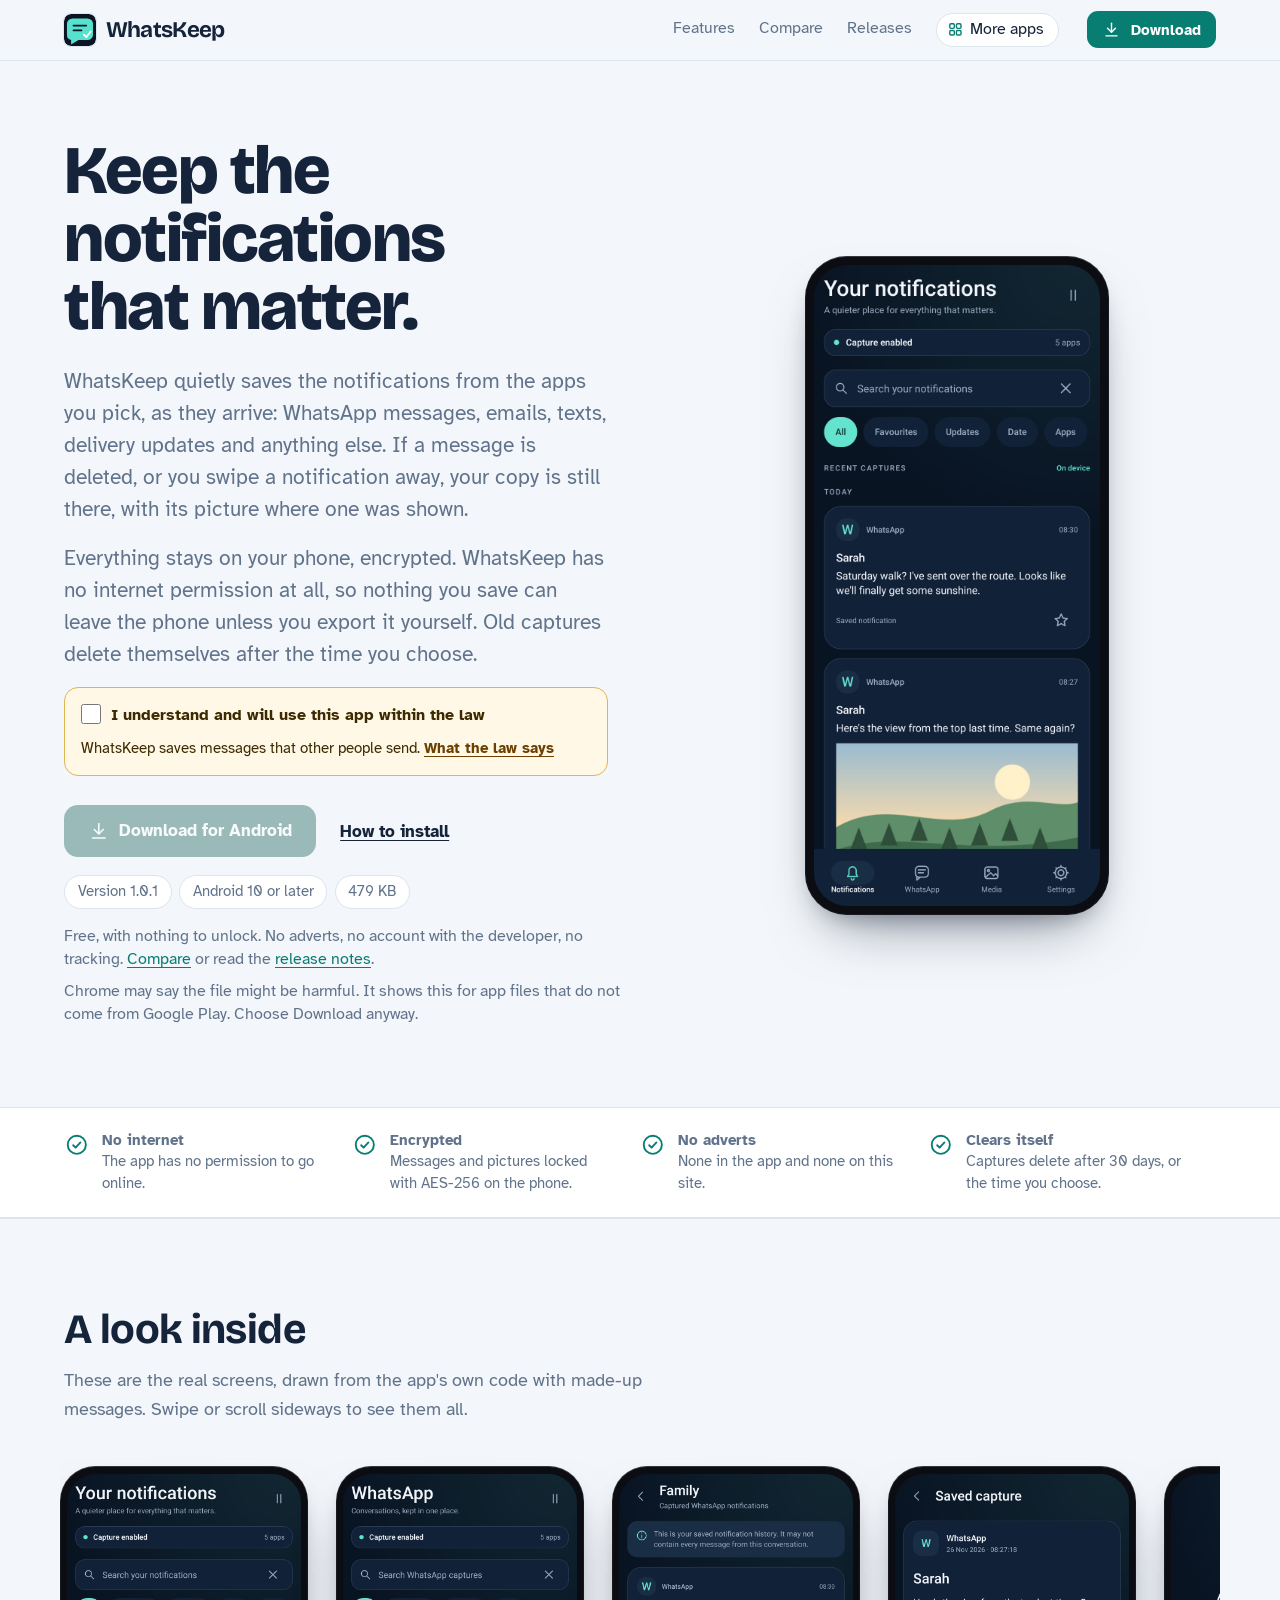
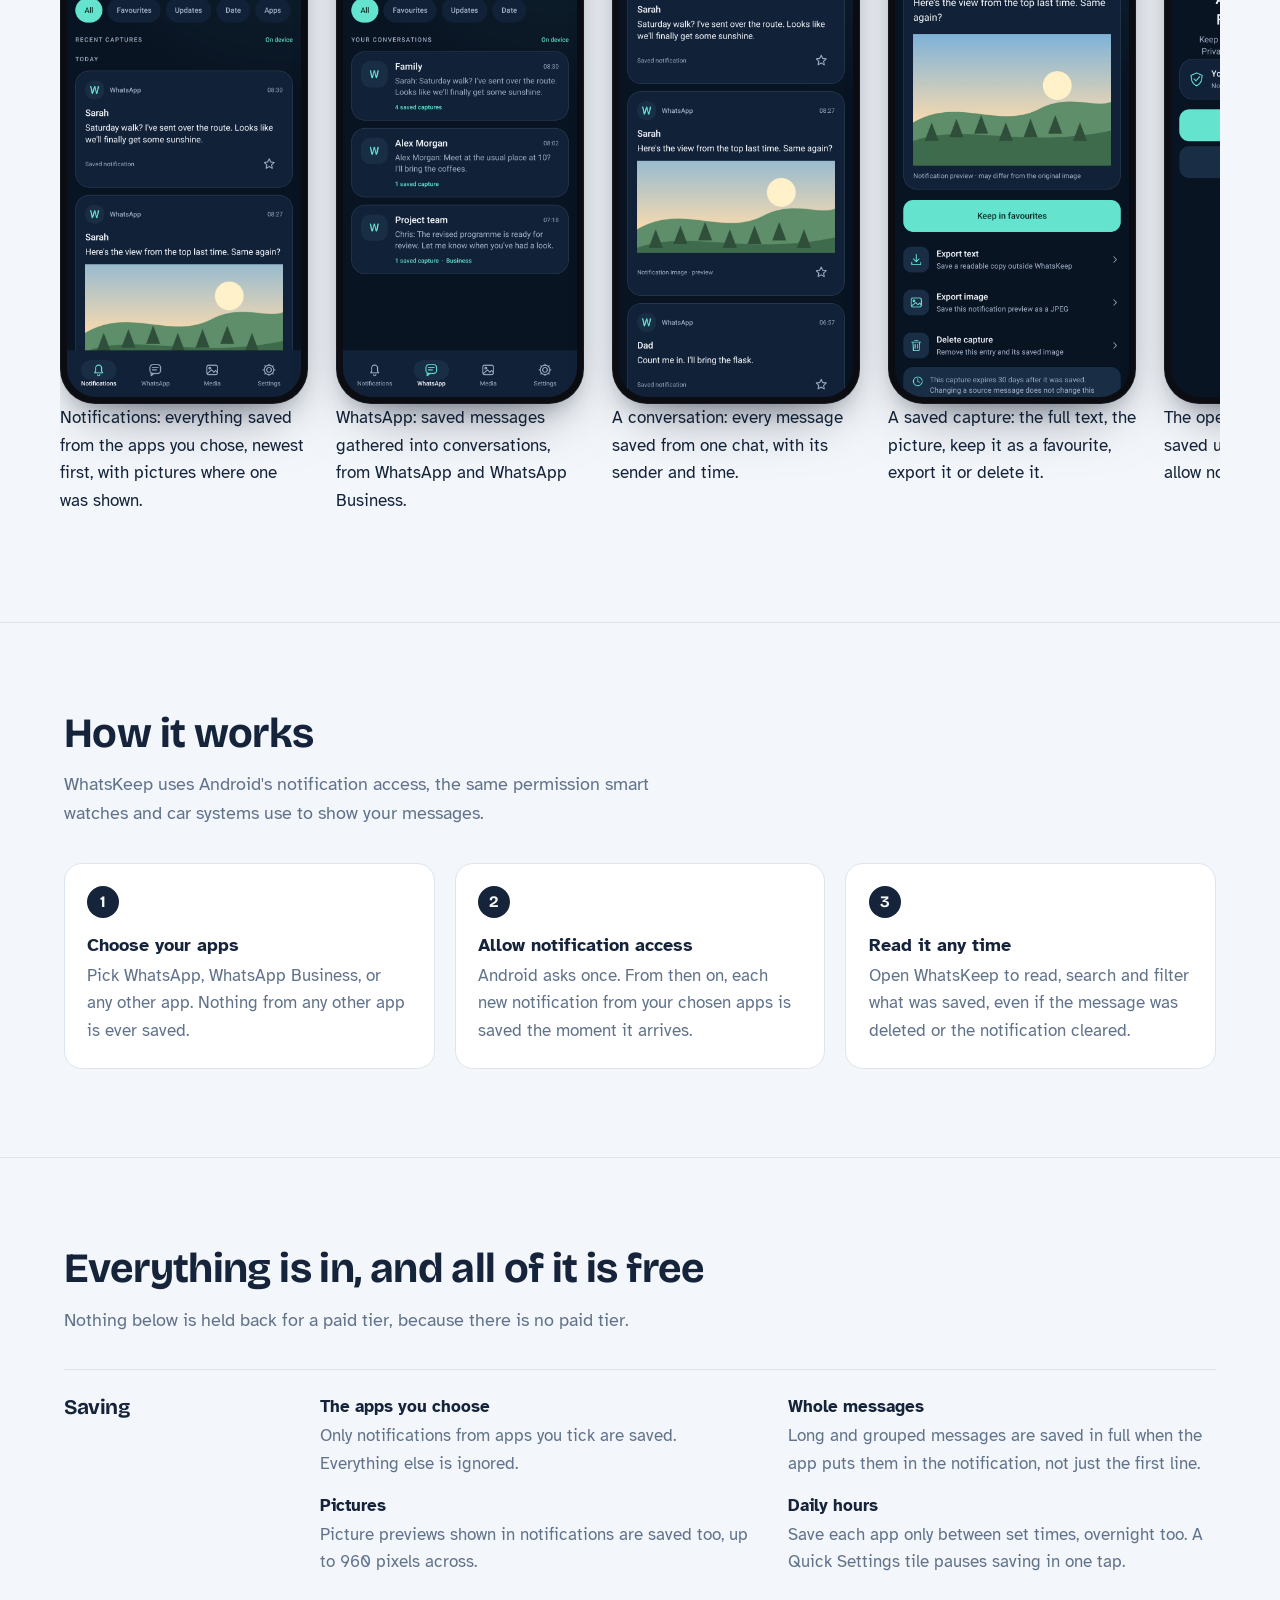
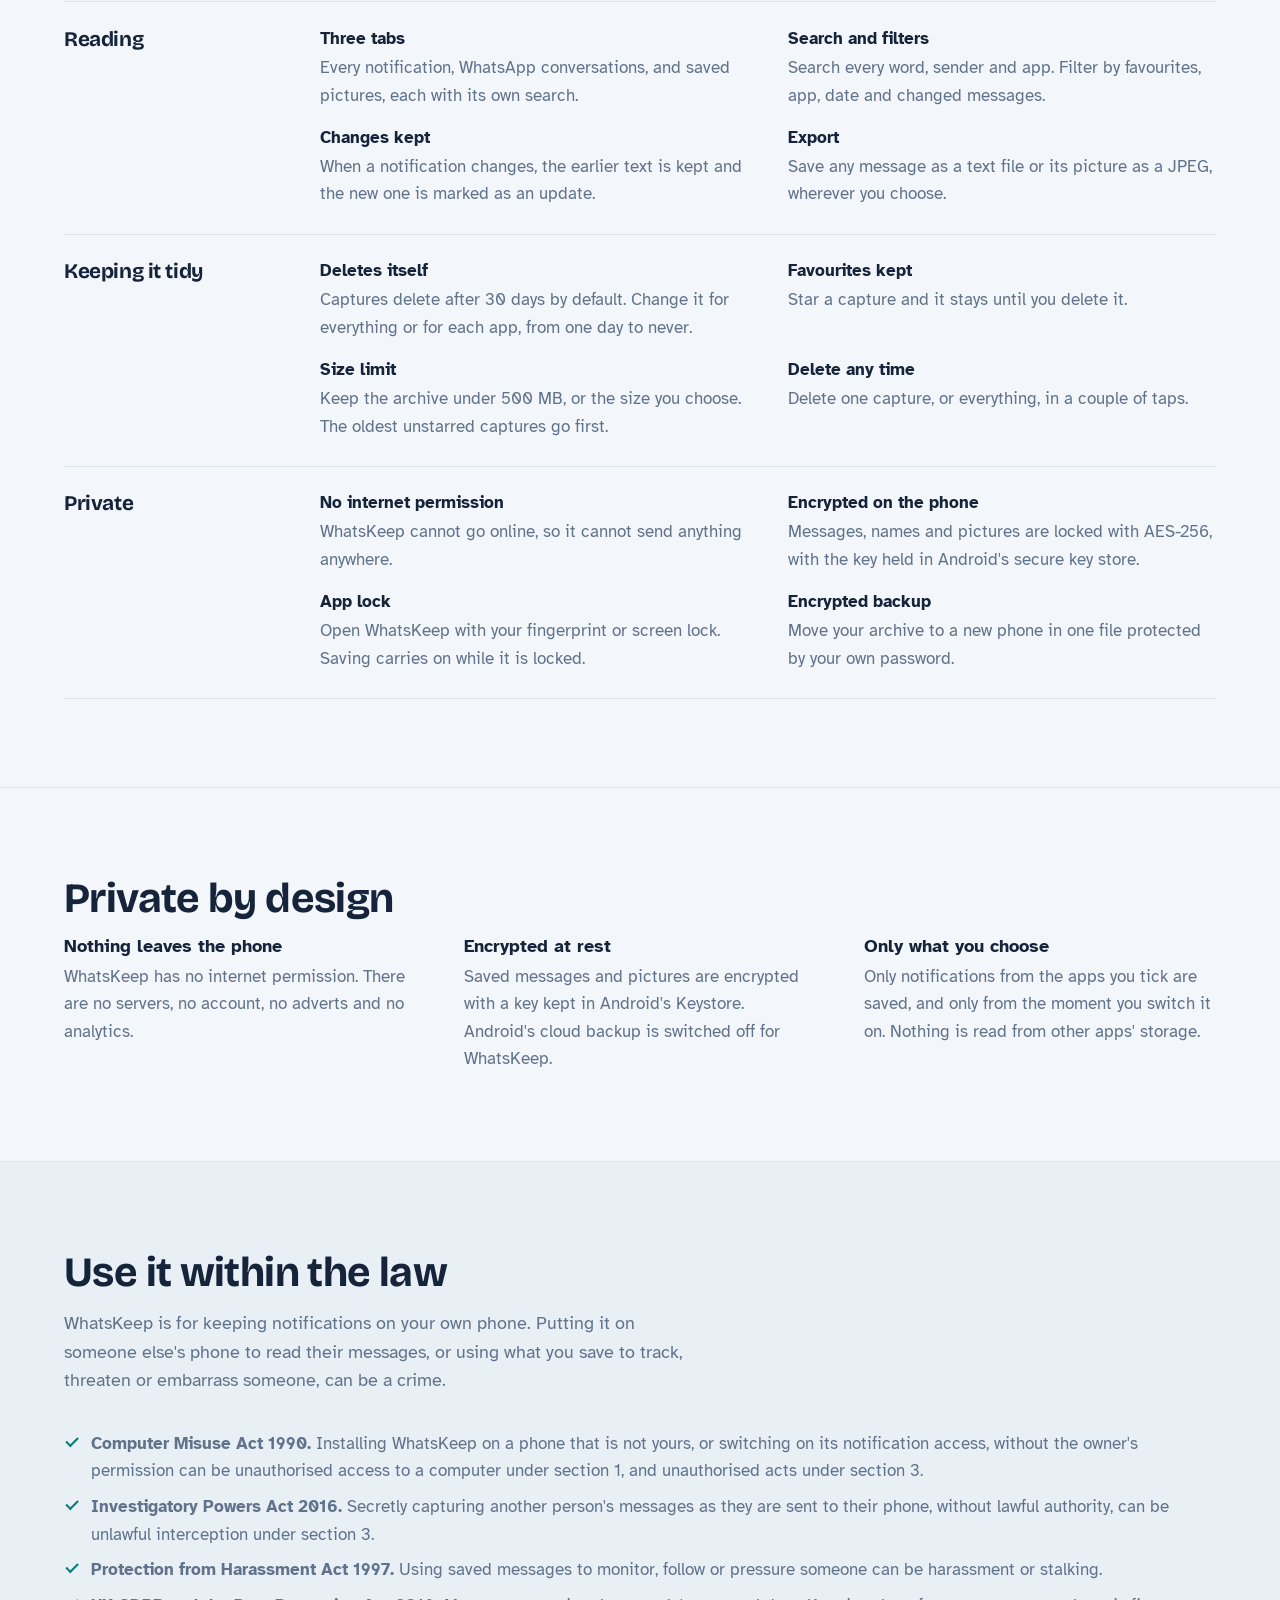
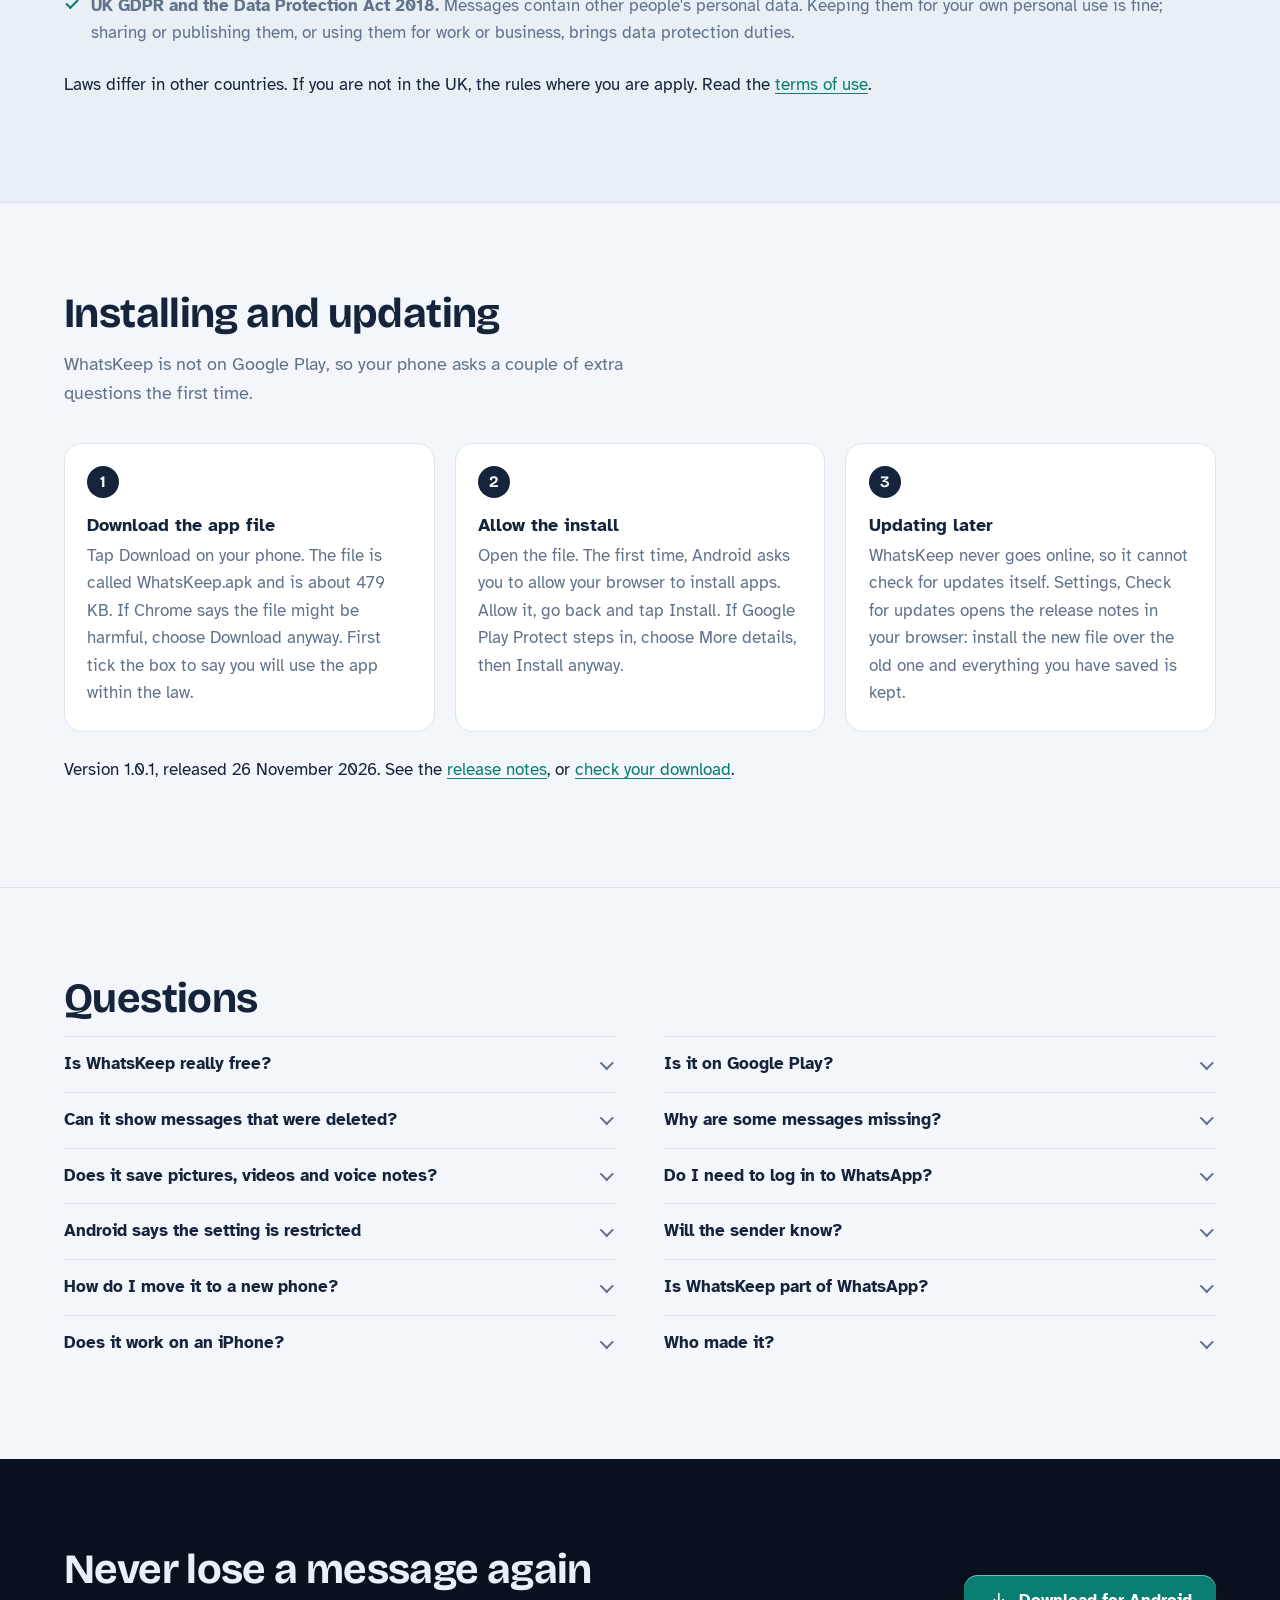
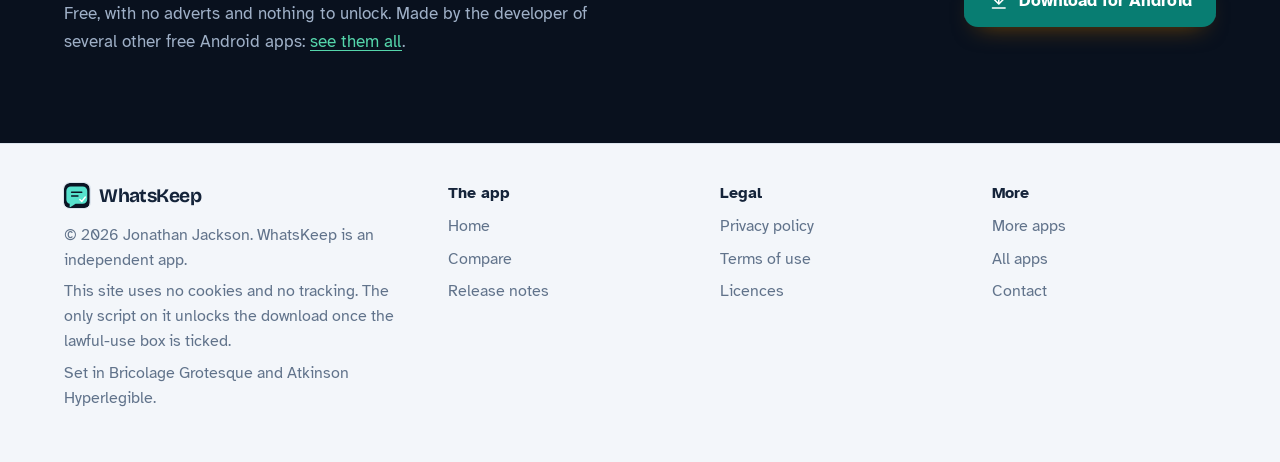
==== commit 29c2bdb3: "WhatsKeep website: 1.0.1 size and checksum, attach workflow" ====
--- a/index.html
+++ b/index.html
@@ -48,7 +48,7 @@
 <p class="lede">WhatsKeep quietly saves the notifications from the apps you pick, as they arrive: WhatsApp messages, emails, texts, delivery updates and anything else. If a message is deleted, or you swipe a notification away, your copy is still there, with its picture where one was shown.</p><p class="lede">Everything stays on your phone, encrypted. WhatsKeep has no internet permission at all, so nothing you save can leave the phone unless you export it yourself. Old captures delete themselves after the time you choose.</p>
 
 <div class="gate-scope"><div class="law-box" data-gate><label><input type="checkbox"> I understand and will use this app within the law</label><p>WhatsKeep saves messages that other people send. <a href="terms.html#law">What the law says</a></p><noscript><p>Turn on JavaScript to tick the box and download.</p></noscript></div><p class="get" id="download"><a class="button" data-href="https://github.com/CustomGPTer/whatskeep/releases/latest/download/WhatsKeep.apk" aria-disabled="true" role="link" tabindex="-1"><svg class="ico" viewBox="0 0 24 24" aria-hidden="true"><path d="M12 4v11"/><path d="M7 10.5l5 5 5-5"/><path d="M5 20h14"/></svg>Download for Android</a><a class="aside" href="#install">How to install</a></p></div>
-<ul class="pills"><li>Version 1.0.1</li><li>Android 10 or later</li><li>459 KB</li></ul>
+<ul class="pills"><li>Version 1.0.1</li><li>Android 10 or later</li><li>479 KB</li></ul>
 <p class="facts">Free, with nothing to unlock. No adverts, no account with the developer, no tracking. <a href="compare.html">Compare</a> or read the <a href="releases.html">release notes</a>.</p>
 <p class="facts">Chrome may say the file might be harmful. It shows this for app files that do not come from Google Play. Choose Download anyway.</p>
 </div>
@@ -103,7 +103,7 @@
 <div class="wrap">
 <h2 id="install-h">Installing and updating</h2>
 <p class="intro">WhatsKeep is not on Google Play, so your phone asks a couple of extra questions the first time.</p>
-<ol class="steps"><li><h3>Download the app file</h3><p>Tap Download on your phone. The file is called WhatsKeep.apk and is about 459 KB. If Chrome says the file might be harmful, choose Download anyway. First tick the box to say you will use the app within the law.</p></li><li><h3>Allow the install</h3><p>Open the file. The first time, Android asks you to allow your browser to install apps. Allow it, go back and tap Install. If Google Play Protect steps in, choose More details, then Install anyway.</p></li><li><h3>Updating later</h3><p>WhatsKeep never goes online, so it cannot check for updates itself. Settings, Check for updates opens the release notes in your browser: install the new file over the old one and everything you have saved is kept.</p></li></ol>
+<ol class="steps"><li><h3>Download the app file</h3><p>Tap Download on your phone. The file is called WhatsKeep.apk and is about 479 KB. If Chrome says the file might be harmful, choose Download anyway. First tick the box to say you will use the app within the law.</p></li><li><h3>Allow the install</h3><p>Open the file. The first time, Android asks you to allow your browser to install apps. Allow it, go back and tap Install. If Google Play Protect steps in, choose More details, then Install anyway.</p></li><li><h3>Updating later</h3><p>WhatsKeep never goes online, so it cannot check for updates itself. Settings, Check for updates opens the release notes in your browser: install the new file over the old one and everything you have saved is kept.</p></li></ol>
 <p class="after-table">Version 1.0.1, released 26 November 2026. See the <a href="releases.html">release notes</a>, or <a href="releases.html#checking">check your download</a>.</p>
 </div>
 </section>
